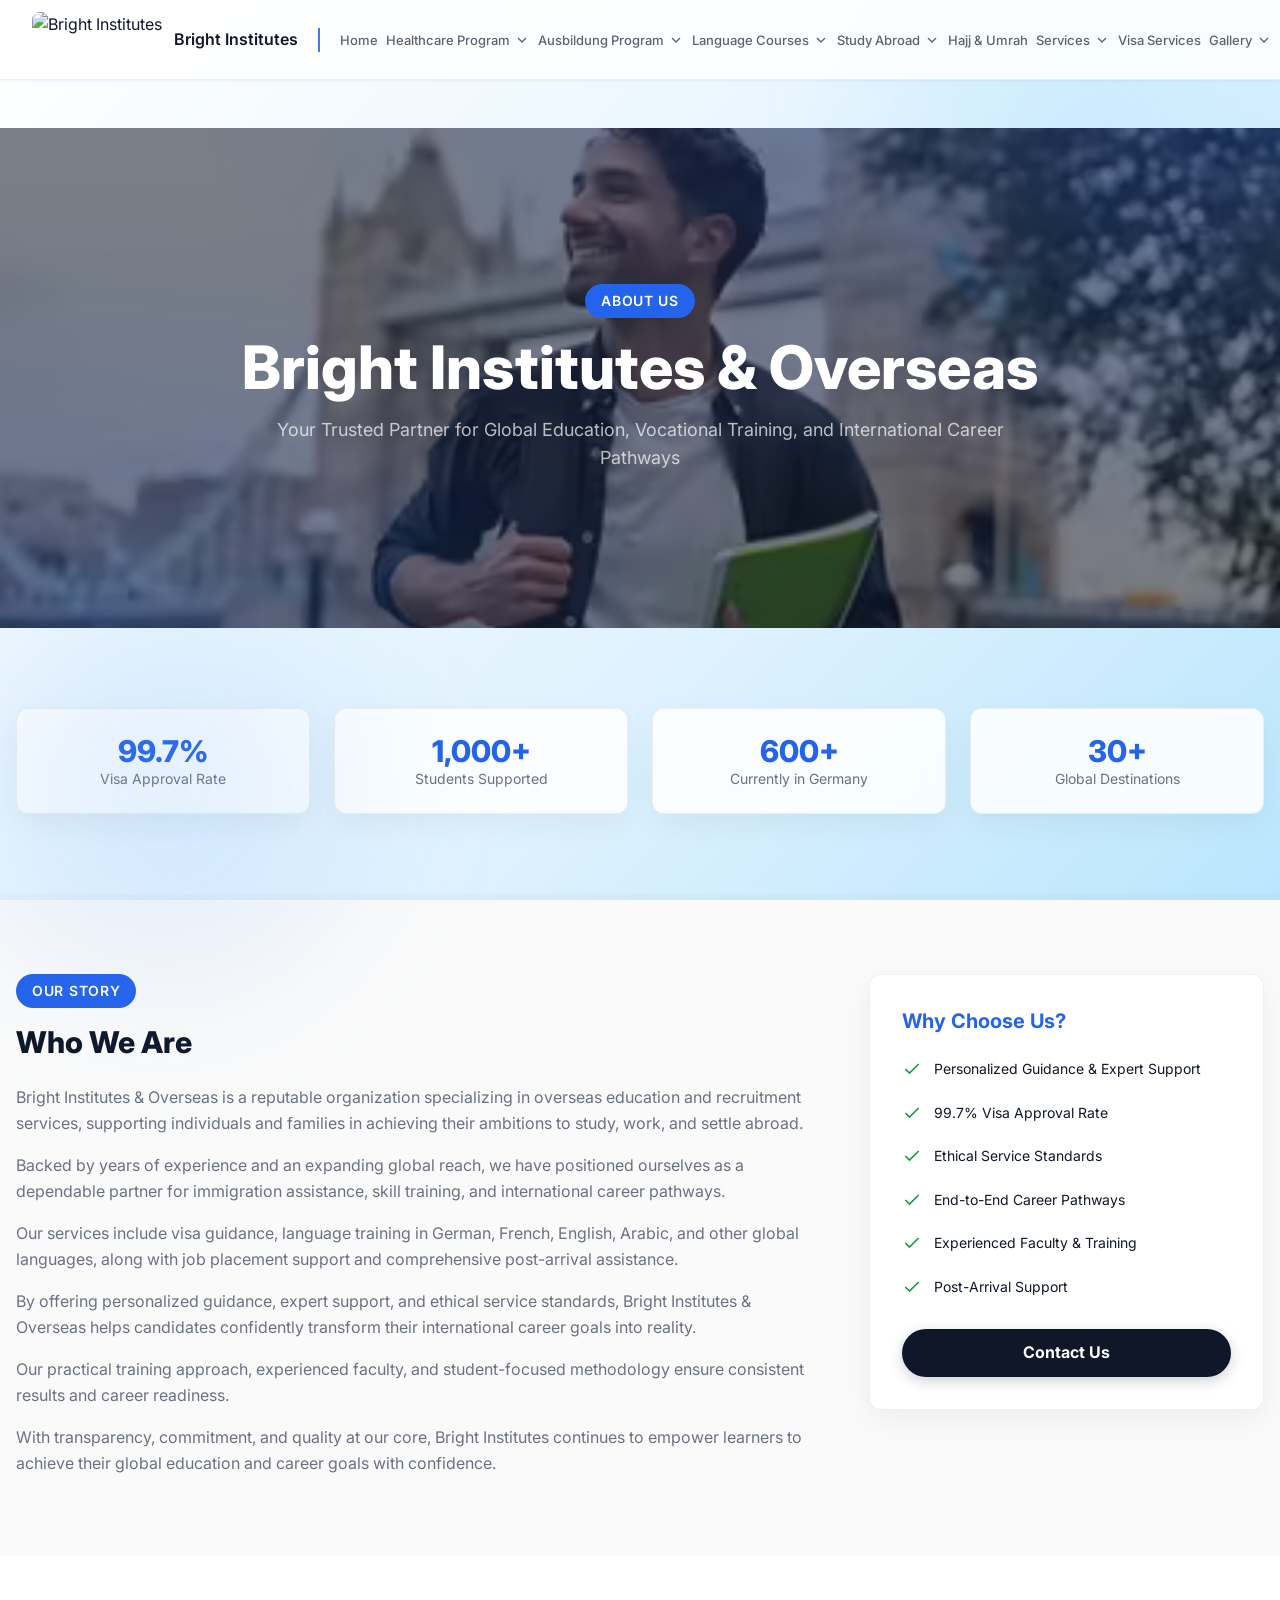
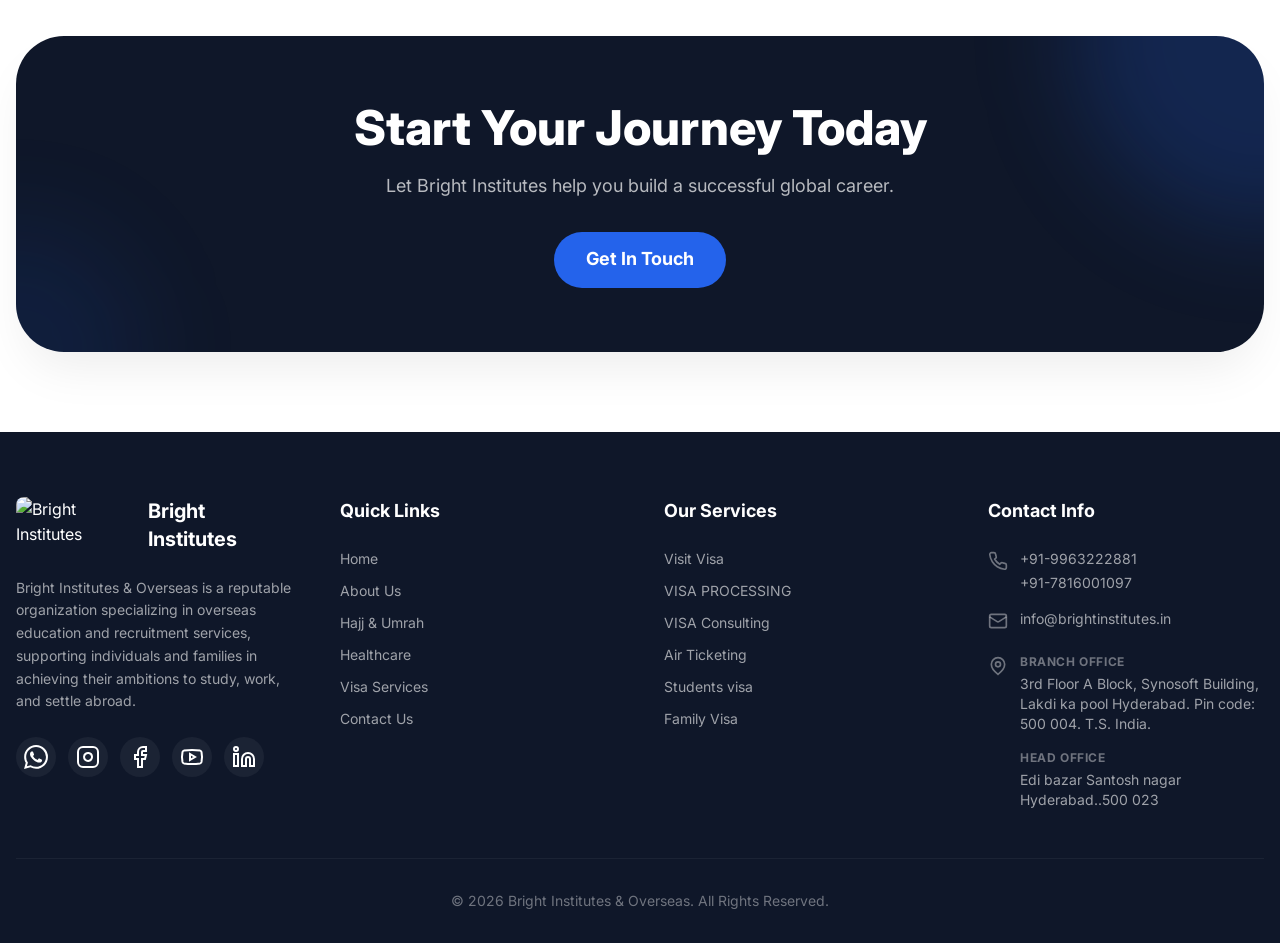
==== about.html @ c0298baf "Add files via upload" ====
<!DOCTYPE html>
<html lang="en">

<head>
    <meta charset="UTF-8">
    <meta name="viewport" content="width=device-width, initial-scale=1.0">
    <title>About Us – Bright Institutes & Overseas</title>
    <meta name="description"
        content="Learn about Bright Institutes & Overseas, our mission, values, and commitment to helping students achieve their international career goals.">
    <link rel="stylesheet" href="styles.css">
</head>

<body>
    <header id="navbar" class="navbar"></header>
    <main class="page-content">

        <!-- Hero -->
        <section class="py-20 bg-primary text-white relative overflow-hidden" style="min-height:500px; display:flex; align-items:center;">
            <div class="absolute inset-0" style="background: url('assets/images/hero/115113396.avif') center/cover no-repeat;"></div>
            <div class="absolute inset-0" style="background: radial-gradient(ellipse at top right,hsl(221,83%,53%,0.3),transparent 60%),radial-gradient(ellipse at bottom left,hsl(221,83%,53%,0.2),transparent 60%), rgba(17,24,39,0.55);"></div>
            <div class="container relative text-center">
                <span class="badge mb-4">About Us</span>
                <h1 class="text-4xl lg:text-6xl font-extrabold leading-tight mb-4">Bright Institutes &amp; Overseas</h1>
                <p class="text-lg text-white-70 max-w-3xl mx-auto">Your Trusted Partner for Global Education, Vocational
                    Training, and International Career Pathways</p>
            </div>
        </section>

        <!-- Highlights -->
        <section class="py-20 fade-in">
            <div class="container grid grid-cols-1 md:grid-cols-2 lg:grid-cols-4 gap-6">
                <div class="card p-6 text-center">
                    <div class="text-3xl font-extrabold" style="color:var(--secondary);">99.7%</div>
                    <div class="text-sm text-muted-foreground mt-2">Visa Approval Rate</div>
                </div>
                <div class="card p-6 text-center">
                    <div class="text-3xl font-extrabold" style="color:var(--secondary);">1,000+</div>
                    <div class="text-sm text-muted-foreground mt-2">Students Supported</div>
                </div>
                <div class="card p-6 text-center">
                    <div class="text-3xl font-extrabold" style="color:var(--secondary);">600+</div>
                    <div class="text-sm text-muted-foreground mt-2">Currently in Germany</div>
                </div>
                <div class="card p-6 text-center">
                    <div class="text-3xl font-extrabold" style="color:var(--secondary);">30+</div>
                    <div class="text-sm text-muted-foreground mt-2">Global Destinations</div>
                </div>
            </div>
        </section>

        <!-- Story -->
        <section class="py-20 bg-muted fade-in">
            <div class="container flex flex-col lg:flex-row gap-16">
                <div class="lg:flex-2">
                    <span class="badge mb-4">Our Story</span>
                    <h2 class="text-3xl font-extrabold mb-6">Who We Are</h2>
                    <div class="space-y-4 text-muted-foreground leading-relaxed" id="aboutStory"></div>
                </div>
                <div class="lg:flex-1">
                    <div class="card p-8 sidebar-sticky">
                        <h3 class="font-bold text-xl mb-6" style="color:var(--secondary);">Why Choose Us?</h3>
                        <div class="space-y-4">
                            <div class="flex items-start gap-3"><span style="color:hsl(142,71%,35%)"><svg class="icon"
                                        viewBox="0 0 24 24" fill="none" stroke="currentColor" stroke-width="2">
                                        <path d="M20 6 9 17l-5-5" />
                                    </svg></span><span class="text-sm">Personalized Guidance & Expert Support</span>
                            </div>
                            <div class="flex items-start gap-3"><span style="color:hsl(142,71%,35%)"><svg class="icon"
                                        viewBox="0 0 24 24" fill="none" stroke="currentColor" stroke-width="2">
                                        <path d="M20 6 9 17l-5-5" />
                                    </svg></span><span class="text-sm">99.7% Visa Approval Rate</span></div>
                            <div class="flex items-start gap-3"><span style="color:hsl(142,71%,35%)"><svg class="icon"
                                        viewBox="0 0 24 24" fill="none" stroke="currentColor" stroke-width="2">
                                        <path d="M20 6 9 17l-5-5" />
                                    </svg></span><span class="text-sm">Ethical Service Standards</span></div>
                            <div class="flex items-start gap-3"><span style="color:hsl(142,71%,35%)"><svg class="icon"
                                        viewBox="0 0 24 24" fill="none" stroke="currentColor" stroke-width="2">
                                        <path d="M20 6 9 17l-5-5" />
                                    </svg></span><span class="text-sm">End-to-End Career Pathways</span></div>
                            <div class="flex items-start gap-3"><span style="color:hsl(142,71%,35%)"><svg class="icon"
                                        viewBox="0 0 24 24" fill="none" stroke="currentColor" stroke-width="2">
                                        <path d="M20 6 9 17l-5-5" />
                                    </svg></span><span class="text-sm">Experienced Faculty & Training</span></div>
                            <div class="flex items-start gap-3"><span style="color:hsl(142,71%,35%)"><svg class="icon"
                                        viewBox="0 0 24 24" fill="none" stroke="currentColor" stroke-width="2">
                                        <path d="M20 6 9 17l-5-5" />
                                    </svg></span><span class="text-sm">Post-Arrival Support</span></div>
                        </div>
                        <a href="contact.html" class="btn btn-primary btn-md w-full mt-6">Contact Us</a>
                    </div>
                </div>
            </div>
        </section>

        <!-- CTA -->
        <section class="py-20 fade-in">
            <div class="container">
                <div class="cta-rounded text-center text-white py-16 px-8">
                    <div class="glow-1"></div>
                    <div class="glow-2"></div>
                    <div class="relative" style="z-index:1;">
                        <h2 class="text-3xl lg:text-5xl font-extrabold mb-4">Start Your Journey Today</h2>
                        <p class="text-lg text-white-70 mb-8 max-w-2xl mx-auto">Let Bright Institutes help you build a
                            successful global career.</p>
                        <a href="contact.html" class="btn btn-secondary btn-lg">Get In Touch</a>
                    </div>
                </div>
            </div>
        </section>

    </main>
    <footer id="footer" class="footer"></footer>
    <script src="data.js"></script>
    <script src="app.js"></script>
    <script>
        document.addEventListener('DOMContentLoaded', () => {
            const story = [contactInfo.aboutText, contactInfo.aboutFull, contactInfo.mission, contactInfo.whyUs, contactInfo.training, contactInfo.closing];
            document.getElementById('aboutStory').innerHTML = story.map(p => `<p>${p}</p>`).join('');
            initScrollReveal();
        });
    </script>
</body>

</html>
---- styles.css ----
/* ─── Google Fonts ─── */
@import url("https://fonts.googleapis.com/css2?family=Inter:wght@400;600;700;800&display=swap");

/* ─── CSS Variables (Design Tokens) ─── */
:root {
  --background: #ffffff;
  --foreground: hsl(222, 47%, 11%);
  --card: #ffffff;
  --card-foreground: hsl(222, 47%, 11%);
  --primary: hsl(222, 47%, 11%);
  --primary-foreground: #ffffff;
  --secondary: hsl(221, 83%, 53%);
  --secondary-foreground: #ffffff;
  --muted: rgba(0, 0, 0, 0.03);
  --muted-foreground: hsl(220, 10%, 46%);
  --accent: hsl(35, 92%, 58%);
  --accent-foreground: #ffffff;
  --destructive: hsl(0, 84.2%, 60.2%);
  --border: rgba(0, 0, 0, 0.08);
  --ring: hsl(221, 83%, 53%);
  --radius: 0.75rem;
  --shadow-sm: 0 1px 2px 0 rgba(0,0,0,0.04);
  --shadow: 0 1px 3px 0 rgba(0,0,0,0.06), 0 1px 2px -1px rgba(0,0,0,0.04);
  --shadow-md: 0 4px 6px -1px rgba(0,0,0,0.06), 0 2px 4px -2px rgba(0,0,0,0.04);
  --shadow-lg: 0 10px 15px -3px rgba(0,0,0,0.06), 0 4px 6px -4px rgba(0,0,0,0.04);
  --shadow-xl: 0 10px 30px rgba(0,0,0,0.05);
  --shadow-2xl: 0 25px 50px -12px rgba(0,0,0,0.08);
}

/* ─── Reset ─── */
*, *::before, *::after { box-sizing: border-box; margin: 0; padding: 0; border: 0 solid var(--border); }
html { scroll-behavior: smooth; -webkit-text-size-adjust: 100%; }
body {
  font-family: 'Inter', system-ui, -apple-system, sans-serif;
  background: linear-gradient(135deg, #ffffff 0%, #e0f2fe 60%, #bae6fd 100%);
  background-attachment: fixed;
  color: var(--foreground);
  line-height: 1.6;
  -webkit-font-smoothing: antialiased;
  overflow-x: hidden;
  position: relative;
}
/* Abstract gradient blobs */
body::before {
  content: '';
  position: fixed; top: -20%; right: -10%;
  width: 50vw; height: 50vw;
  background: radial-gradient(circle, rgba(56,189,248,0.15) 0%, transparent 70%);
  pointer-events: none; z-index: 0;
  filter: blur(40px);
}
body::after {
  content: '';
  position: fixed; bottom: -20%; left: -10%;
  width: 45vw; height: 45vw;
  background: radial-gradient(circle, rgba(96,165,250,0.18) 0%, transparent 70%);
  pointer-events: none; z-index: 0;
  filter: blur(50px);
}
img, video { max-width: 100%; height: auto; display: block; }
a { color: inherit; text-decoration: none; }
ul, ol { list-style: none; }
button { cursor: pointer; font: inherit; background: none; border: none; }
input, select, textarea { font: inherit; }
:where(p, span, li, h1, h2, h3, h4, h5, h6, a, button, label, td, th) {
  overflow-wrap: anywhere;
  word-break: break-word;
}

/* ─── Container ─── */
.container { width: 100%; max-width: 1280px; margin-left: auto; margin-right: auto; padding-left: 1rem; padding-right: 1rem; }

/* ─── Typography ─── */
.text-xs { font-size: 0.75rem; line-height: 1rem; }
.text-sm { font-size: 0.875rem; line-height: 1.25rem; }
.text-base { font-size: 1rem; line-height: 1.5rem; }
.text-lg { font-size: 1.125rem; line-height: 1.75rem; }
.text-xl { font-size: 1.25rem; line-height: 1.75rem; }
.text-2xl { font-size: 1.5rem; line-height: 2rem; }
.text-3xl { font-size: 1.875rem; line-height: 2.25rem; }
.text-4xl { font-size: 2.25rem; line-height: 2.5rem; }
.text-5xl { font-size: 3rem; line-height: 1.15; }
.text-6xl { font-size: 3.75rem; line-height: 1.1; }
.text-7xl { font-size: 4.5rem; line-height: 1.1; }
.font-medium { font-weight: 500; }
.font-semibold { font-weight: 600; }
.font-bold { font-weight: 700; }
.font-extrabold { font-weight: 800; }
.tracking-tight { letter-spacing: -0.025em; }
.tracking-wider { letter-spacing: 0.05em; }
.tracking-widest { letter-spacing: 0.1em; }
.uppercase { text-transform: uppercase; }
.italic { font-style: italic; }
.leading-tight { line-height: 1.1; }
.leading-relaxed { line-height: 1.625; }
.line-clamp-2 { display: -webkit-box; -webkit-line-clamp: 2; -webkit-box-orient: vertical; overflow: hidden; }
.line-clamp-3 { display: -webkit-box; -webkit-line-clamp: 3; -webkit-box-orient: vertical; overflow: hidden; }
.text-center { text-align: center; }

/* ─── Colors ─── */
.text-primary { color: hsl(222, 47%, 11%); }
.text-primary-foreground { color: var(--primary-foreground); }
.text-secondary { color: var(--secondary); }
.text-muted-foreground { color: var(--muted-foreground); }
.text-dark { color: hsl(222, 47%, 11%); }
.text-white { color: #fff; }
.text-white-80 { color: rgba(255,255,255,0.8); }
.text-white-70 { color: rgba(255,255,255,0.7); }
.text-white-60 { color: rgba(255,255,255,0.6); }
.text-white-40 { color: rgba(255,255,255,0.4); }
.bg-primary { background-color: var(--primary); }
.bg-secondary { background-color: var(--secondary); }
.bg-muted { background-color: rgba(0, 0, 0, 0.02); }
.bg-muted-50 { background-color: rgba(0, 0, 0, 0.015); }
.bg-card { background-color: var(--card); }
.bg-white { background-color: #fff; }
.bg-background { background-color: var(--background); }
.bg-secondary-5 { background-color: hsl(221, 83%, 53%, 0.05); }
.bg-secondary-10 { background-color: hsl(221, 83%, 53%, 0.1); }
.bg-secondary-20 { background-color: hsl(221, 83%, 53%, 0.2); }
.bg-primary-10 { background-color: hsl(222, 47%, 11%, 0.1); }
.bg-primary-20 { background-color: hsl(222, 47%, 11%, 0.2); }
.bg-white-5 { background-color: rgba(0,0,0,0.02); }
.bg-white-10 { background-color: rgba(0,0,0,0.04); }

/* ─── Layout / Flex / Grid ─── */
.flex { display: flex; }
.flex-col { flex-direction: column; }
.flex-row { flex-direction: row; }
.flex-wrap { flex-wrap: wrap; }
.flex-1 { flex: 1 1 0%; }
.flex-grow { flex-grow: 1; }
.items-center { align-items: center; }
.items-start { align-items: flex-start; }
.justify-center { justify-content: center; }
.justify-between { justify-content: space-between; }
.justify-start { justify-content: flex-start; }
.justify-end { justify-content: flex-end; }
.gap-1 { gap: 0.25rem; }
.gap-2 { gap: 0.5rem; }
.gap-3 { gap: 0.75rem; }
.gap-4 { gap: 1rem; }
.gap-6 { gap: 1.5rem; }
.gap-8 { gap: 2rem; }
.gap-12 { gap: 3rem; }
.gap-16 { gap: 4rem; }
.shrink-0 { flex-shrink: 0; }
.flex-shrink-0 { flex-shrink: 0; }
.whitespace-nowrap { white-space: nowrap; }
.grid { display: grid; }
.grid-cols-1 { grid-template-columns: repeat(1, minmax(0, 1fr)); }
.grid-cols-2 { grid-template-columns: repeat(2, minmax(0, 1fr)); }
.grid-cols-3 { grid-template-columns: repeat(3, minmax(0, 1fr)); }
.w-full { width: 100%; }
.h-full { height: 100%; }
.min-h-screen { min-height: 100vh; }
.max-w-2xl { max-width: 42rem; }
.max-w-3xl { max-width: 48rem; }
.max-w-4xl { max-width: 56rem; }
.max-w-5xl { max-width: 64rem; }
.max-w-lg { max-width: 32rem; }
.max-w-md { max-width: 28rem; }
.mx-auto { margin-left: auto; margin-right: auto; }
.relative { position: relative; }
.absolute { position: absolute; }
.fixed { position: fixed; }
.sticky { position: sticky; }
.top-0 { top: 0; }
.left-0 { left: 0; }
.right-0 { right: 0; }
.inset-0 { inset: 0; }
.z-50 { z-index: 50; }
.overflow-hidden { overflow: hidden; }
.overflow-clip { overflow: clip; }
.overflow-y-auto { overflow-y: auto; }
.hidden { display: none; }
.block { display: block; }
.inline-flex { display: inline-flex; }

/* ─── Spacing ─── */
.p-1 { padding: 0.25rem; } .p-2 { padding: 0.5rem; } .p-3 { padding: 0.75rem; }
.p-4 { padding: 1rem; } .p-6 { padding: 1.5rem; } .p-8 { padding: 2rem; }
.px-2 { padding-left: 0.5rem; padding-right: 0.5rem; }
.px-3 { padding-left: 0.75rem; padding-right: 0.75rem; }
.px-4 { padding-left: 1rem; padding-right: 1rem; }
.px-6 { padding-left: 1.5rem; padding-right: 1.5rem; }
.px-8 { padding-left: 2rem; padding-right: 2rem; }
.px-12 { padding-left: 3rem; padding-right: 3rem; }
.py-1 { padding-top: 0.25rem; padding-bottom: 0.25rem; }
.py-2 { padding-top: 0.5rem; padding-bottom: 0.5rem; }
.py-3 { padding-top: 0.75rem; padding-bottom: 0.75rem; }
.py-5 { padding-top: 1.25rem; padding-bottom: 1.25rem; }
.py-6 { padding-top: 1.5rem; padding-bottom: 1.5rem; }
.py-8 { padding-top: 2rem; padding-bottom: 2rem; }
.py-16 { padding-top: 4rem; padding-bottom: 4rem; }
.py-20 { padding-top: 5rem; padding-bottom: 5rem; }
.py-24 { padding-top: 6rem; padding-bottom: 6rem; }
.pt-4 { padding-top: 1rem; }
.pt-8 { padding-top: 2rem; }
.pt-12 { padding-top: 3rem; }
.pt-16 { padding-top: 4rem; }
.pt-24 { padding-top: 6rem; }
.pb-8 { padding-bottom: 2rem; }
.pl-4 { padding-left: 1rem; }
.pr-4 { padding-right: 1rem; }
.mb-1 { margin-bottom: 0.25rem; } .mb-2 { margin-bottom: 0.5rem; }
.mb-3 { margin-bottom: 0.75rem; } .mb-4 { margin-bottom: 1rem; }
.mb-6 { margin-bottom: 1.5rem; } .mb-8 { margin-bottom: 2rem; }
.mb-12 { margin-bottom: 3rem; } .mb-16 { margin-bottom: 4rem; }
.mb-20 { margin-bottom: 5rem; }
.mt-0\.5 { margin-top: 0.125rem; }
.mt-4 { margin-top: 1rem; } .mt-6 { margin-top: 1.5rem; }
.mt-8 { margin-top: 2rem; } .mt-12 { margin-top: 3rem; }
.ml-1 { margin-left: 0.25rem; } .ml-2 { margin-left: 0.5rem; }
.mr-2 { margin-right: 0.5rem; }
.ml-12 { margin-left: 3rem; }
.space-y-2 > * + * { margin-top: 0.5rem; }
.space-y-3 > * + * { margin-top: 0.75rem; }
.space-y-4 > * + * { margin-top: 1rem; }
.space-y-6 > * + * { margin-top: 1.5rem; }
.space-y-8 > * + * { margin-top: 2rem; }

/* ─── Cards ─── */
.card {
  background: rgba(255, 255, 255, 0.85);
  border-radius: var(--radius);
  box-shadow: 0 10px 30px rgba(0, 0, 0, 0.05);
  border: 1px solid rgba(0, 0, 0, 0.06);
  color: hsl(222, 47%, 11%);
  transition: box-shadow 0.3s, transform 0.3s;
  backdrop-filter: blur(8px);
  -webkit-backdrop-filter: blur(8px);
  position: relative;
  z-index: 1;
}
.card:hover { box-shadow: 0 20px 40px rgba(0,0,0,0.08); border-color: rgba(59,130,246,0.15); }
.premium-card-hover {
  transition: all 0.4s cubic-bezier(0.4, 0, 0.2, 1);
}
.premium-card-hover:hover {
  transform: translateY(-6px);
  border-color: hsl(221, 83%, 53%, 0.2) !important;
  box-shadow: 0 25px 50px -12px rgba(0,0,0,0.08);
}
.slide-right-hover {
  transition: all 0.4s cubic-bezier(0.4, 0, 0.2, 1);
}
.slide-right-hover:hover {
  transform: translateX(8px);
  border-color: hsl(221, 83%, 53%, 0.2) !important;
  box-shadow: 0 10px 25px -5px rgba(0,0,0,0.05);
  background: linear-gradient(to right, hsl(221, 83%, 53%, 0.04), transparent);
}
.card-dark {
  background: var(--primary);
  color: #fff;
  border-radius: 1.5rem;
  box-shadow: var(--shadow-2xl);
}

/* ─── Buttons ─── */
.btn {
  display: inline-flex;
  align-items: center;
  justify-content: center;
  font-weight: 700;
  border-radius: 9999px;
  transition: all 0.2s;
  cursor: pointer;
  text-decoration: none;
  white-space: nowrap;
}
.btn-primary {
  background: var(--primary);
  color: var(--primary-foreground);
  box-shadow: 0 4px 14px hsl(222, 47%, 11%, 0.2);
}
.btn-primary:hover { background: hsl(222, 47%, 15%); }
.btn-secondary {
  background: var(--secondary);
  color: #fff;
}
.btn-secondary:hover { background: hsl(221, 83%, 47%); }
.btn-outline {
  background: transparent;
  color: var(--foreground);
  border: 2px solid rgba(0,0,0,0.12);
}
.btn-outline:hover { background: rgba(0,0,0,0.03); }
.btn-outline-white {
  background: transparent;
  color: #fff;
  border: 2px solid rgba(255,255,255,0.3);
}
.btn-outline-white:hover { background: rgba(255,255,255,0.1); }
.btn-green {
  background: hsl(142, 71%, 30%);
  color: #fff;
  box-shadow: var(--shadow-xl);
}
.btn-green:hover { background: hsl(142, 71%, 25%); }
.btn-sm { padding: 0.5rem 1.5rem; font-size: 0.875rem; height: 2.5rem; }
.btn-md { padding: 0.75rem 2rem; font-size: 1rem; height: 3rem; }
.btn-lg { padding: 1rem 2rem; font-size: 1.125rem; height: 3.5rem; }
.btn-xl { padding: 1rem 3rem; font-size: 1.25rem; height: 4rem; }

/* ─── Badge ─── */
.badge {
  display: inline-flex;
  align-items: center;
  padding: 0.375rem 1rem;
  border-radius: 9999px;
  font-size: 0.875rem;
  font-weight: 600;
  text-transform: uppercase;
  letter-spacing: 0.05em;
  background: var(--secondary);
  color: #fff;
}

/* ─── Icon Containers ─── */
.icon-box {
  width: 3.5rem; height: 3.5rem;
  border-radius: 1rem;
  display: flex; align-items: center; justify-content: center;
  transition: background 0.3s, color 0.3s;
  flex-shrink: 0;
}
.icon-box-sm { width: 2.5rem; height: 2.5rem; border-radius: 0.75rem; }
.icon-box-lg { width: 4rem; height: 4rem; border-radius: 1rem; }
.icon-box-round { border-radius: 9999px; }
.icon-box-primary { background: var(--primary); color: #fff; }
.icon-box-primary-ghost { background: hsl(222, 47%, 11%, 0.1); color: var(--primary); }
.icon-box-secondary-ghost { background: hsl(221, 83%, 53%, 0.1); color: var(--secondary); }
.icon-box-white-ghost { background: rgba(255,255,255,0.1); }

/* ─── SVG Icons (using inline SVGs) ─── */
.icon { width: 1.25rem; height: 1.25rem; flex-shrink: 0; }
.icon-sm { width: 1rem; height: 1rem; }
.icon-lg { width: 1.5rem; height: 1.5rem; }
.icon-xl { width: 1.75rem; height: 1.75rem; }
.icon-2xl { width: 2rem; height: 2rem; }
.icon-3xl { width: 2.5rem; height: 2.5rem; }
.icon-6xl { width: 6rem; height: 6rem; }

/* ─── Navbar ─── */
.navbar {
  position: fixed; top: 0; left: 0; right: 0; z-index: 999;
  transition: all 0.3s ease-in-out;
  border-bottom: 1px solid rgba(0, 0, 0, 0.06);
  height: 5rem;
  display: flex;
  align-items: center;
  background: rgba(255, 255, 255, 0.85);
  backdrop-filter: blur(12px);
  -webkit-backdrop-filter: blur(12px);
  box-shadow: 0 1px 3px rgba(0,0,0,0.06);
}
.navbar.scrolled {
  background: rgba(255, 255, 255, 0.95);
  backdrop-filter: blur(16px);
  -webkit-backdrop-filter: blur(16px);
  border-bottom-color: rgba(0, 0, 0, 0.08);
}
.nav-logo {
  display: flex; align-items: center; gap: 0.75rem;
}
.nav-logo img {
  height: 3.5rem;
  width: auto;
  border-radius: 0.5rem;
}
.nav-logo-icon {
  width: 2.5rem; height: 2.5rem;
  background: var(--secondary);
  border-radius: 0.75rem;
  display: flex; align-items: center; justify-content: center;
  color: var(--primary-foreground);
  font-weight: 700; font-size: 1.25rem;
  transition: transform 0.3s;
}
.nav-logo:hover .nav-logo-icon { transform: scale(1.1); }
.nav-logo-text { font-weight: 600; font-size: 1.25rem; color: hsl(222, 47%, 11%); }
.nav-links { display: none; align-items: center; gap: 1rem; white-space: nowrap; }
.nav-link {
  font-weight: 500; font-size: 0.875rem; color: hsl(220, 10%, 40%);
  transition: color 0.2s ease-in-out; padding: 0.5rem 0;
}
.nav-link:hover, .nav-link.active { color: hsl(221, 83%, 53%); }
.nav-dropdown { position: relative; flex-shrink: 0; }
.nav-dropdown-btn {
  display: flex; align-items: center; gap: 0.25rem;
  font-weight: 500; font-size: 0.875rem; color: hsl(220, 10%, 40%);
  transition: color 0.2s ease-in-out; padding: 0.5rem 0; cursor: pointer;
}
.nav-dropdown-btn:hover, .nav-dropdown-btn.active { color: hsl(221, 83%, 53%); }
.nav-dropdown-btn .chevron { transition: transform 0.2s ease-in-out; }
.nav-dropdown-btn.active .chevron { transform: rotate(180deg); }
.nav-dropdown-menu {
  position: absolute; top: 100%; left: 50%; padding-top: 0.5rem;
  width: 20rem; transform: translateX(-50%) translateY(0.5rem);
  opacity: 0;
  pointer-events: none;
  transition: opacity 0.2s ease-in-out, transform 0.2s ease-in-out;
  z-index: 100;
}
.nav-dropdown.open .nav-dropdown-menu {
  opacity: 1; transform: translateX(-50%) translateY(0); pointer-events: auto;
}
.nav-dropdown-panel {
  background: #ffffff;
  border: 1px solid rgba(0, 0, 0, 0.08);
  border-radius: 0.5rem;
  box-shadow: 0 20px 40px -5px rgba(0,0,0,0.1), 0 8px 16px -6px rgba(0,0,0,0.06);
  padding: 0.5rem 0;
  max-height: 80vh;
  overflow-y: auto;
  overflow-x: hidden;
}
.nav-dropdown-item {
  display: flex; align-items: center; gap: 0.75rem;
  padding: 0.5rem 1rem;
  transition: background 0.2s ease-in-out;
  min-width: 0;
}
.nav-dropdown-item:hover { background: rgba(59, 130, 246, 0.06); }
.nav-dropdown-item .dd-icon {
  width: 2.5rem; height: 2.5rem; border-radius: 0.5rem;
  background: hsl(221, 83%, 53%, 0.1); color: var(--secondary);
  display: flex; align-items: center; justify-content: center;
  flex-shrink: 0; transition: background 0.2s, color 0.2s;
}
.nav-dropdown-item:hover .dd-icon { background: var(--secondary); color: #fff; }
.nav-dropdown-item .dd-icon.dd-flag {
  background: none; border-radius: 50%; overflow: hidden; padding: 0;
}
.nav-dropdown-item:hover .dd-icon.dd-flag { background: none; box-shadow: 0 0 0 2px var(--secondary); }
.mobile-subnav .dd-icon.dd-flag {
  background: none; border-radius: 50%; overflow: hidden; padding: 0;
  width: 28px; height: 28px; min-width: 28px;
}
.nav-dropdown-item .dd-text { font-weight: 600; font-size: 0.875rem; color: hsl(220, 10%, 30%); word-break: break-word; line-height: 1.375; }
.nav-dropdown-item:hover .dd-text { color: hsl(221, 83%, 53%); }

/* Contact Button */
.btn-contact {
  background: var(--secondary);
  color: #ffffff;
  border-radius: 9999px;
  padding: 0.625rem 1.25rem;
  box-shadow: 0 10px 15px -3px rgba(37, 99, 235, 0.3);
  font-weight: 600;
  font-size: 0.875rem;
  transition: background 0.2s ease-in-out;
}
.btn-contact:hover {
  background: hsl(221, 83%, 47%);
}

.nav-divider {
  width: 1.5px;
  height: 24px;
  background-color: #2563eb;
  opacity: 0.85;
  flex-shrink: 0;
  margin: 0 1.25rem;
}

/* Mobile nav */
.mobile-toggle {
  display: flex;
  align-items: center;
  justify-content: center;
  padding: 0.5rem;
  color: hsl(222, 47%, 11%);
  width: 44px;
  height: 44px;
  border-radius: 0.5rem;
  transition: background 0.2s;
  flex-shrink: 0;
}
.mobile-toggle:hover {
  background: rgba(0, 0, 0, 0.04);
}
.mobile-nav {
  position: absolute;
  top: 100%;
  left: 0;
  right: 0;
  width: 100%;
  z-index: 998;
  background: rgba(255, 255, 255, 0.97);
  backdrop-filter: blur(10px);
  -webkit-backdrop-filter: blur(10px);
  border-bottom: 1px solid rgba(0, 0, 0, 0.08);
  border-radius: 0 0 12px 12px;
  box-shadow: 0 16px 48px rgba(0, 0, 0, 0.08), 0 6px 16px rgba(0, 0, 0, 0.05);
  max-height: 0;
  overflow: hidden;
  opacity: 0;
  transition: max-height 0.4s ease, opacity 0.3s ease;
}

.mobile-nav.open {
  max-height: 100vh;
  opacity: 1;
  overflow-y: auto;
}
.mobile-nav .container {
  padding-left: 20px;
  padding-right: 20px;
}
.mobile-nav-item {
  display: flex;
  align-items: center;
  font-size: 15px;
  font-weight: 600;
  line-height: 1.5;
  padding: 12px 20px;
  min-height: 44px;
  color: hsl(220, 10%, 25%);
  border-radius: 8px;
  transition: background 0.2s, color 0.2s;
  word-break: keep-all;
  overflow-wrap: normal;
  white-space: normal;
}
.mobile-nav-item:hover {
  background: rgba(59, 130, 246, 0.06);
  color: hsl(221, 83%, 53%);
}
.mobile-nav-item:active {
  background: rgba(59, 130, 246, 0.1);
}
.mobile-nav-item.active {
  color: var(--secondary);
  background: hsl(221, 83%, 53%, 0.08);
}
.mobile-accordion-btn {
  display: flex;
  align-items: center;
  justify-content: space-between;
  width: 100%;
  font-weight: 700;
  font-size: 15px;
  line-height: 1.5;
  padding: 12px 20px;
  min-height: 44px;
  color: hsl(220, 10%, 25%);
  border-radius: 8px;
  transition: background 0.2s, color 0.2s;
  word-break: keep-all;
  overflow-wrap: normal;
  white-space: normal;
}
.mobile-accordion-btn:hover {
  background: rgba(59, 130, 246, 0.06);
}
.mobile-accordion-btn:active {
  background: rgba(59, 130, 246, 0.1);
}
.mobile-accordion-btn.open {
  color: hsl(221, 83%, 53%);
  background: hsl(221, 83%, 53%, 0.08);
}
.mobile-accordion-btn .chevron {
  transition: transform 0.3s cubic-bezier(0.4, 0, 0.2, 1);
  flex-shrink: 0;
}
.mobile-accordion-btn.open .chevron {
  transform: rotate(180deg);
}
.mobile-subnav {
  max-height: 0;
  overflow: hidden;
  opacity: 0;
  transition: max-height 0.35s cubic-bezier(0.4, 0, 0.2, 1),
              opacity 0.25s ease,
              padding 0.35s ease;
  padding-left: 12px;
  padding-right: 0;
  padding-top: 0;
  padding-bottom: 0;
}
.mobile-subnav.open {
  max-height: 600px;
  opacity: 1;
  padding-top: 4px;
  padding-bottom: 4px;
}
.mobile-subnav a {
  display: flex;
  align-items: center;
  gap: 10px;
  padding: 10px 16px;
  min-height: 44px;
  border-radius: 8px;
  font-weight: 500;
  font-size: 14px;
  line-height: 1.5;
  color: hsl(220, 10%, 35%);
  transition: background 0.2s, color 0.2s, transform 0.2s;
  word-break: keep-all;
  overflow-wrap: normal;
  white-space: normal;
}
.mobile-subnav a:hover {
  background: rgba(59, 130, 246, 0.06);
  color: hsl(221, 83%, 53%);
  transform: translateX(4px);
}
.mobile-subnav a:active {
  background: hsl(221, 83%, 53%, 0.1);
}
.mobile-subnav .dd-icon {
  width: 28px;
  height: 28px;
  min-width: 28px;
  border-radius: 50%;
  background: hsl(221, 83%, 53%, 0.08);
  color: var(--secondary);
  display: flex;
  align-items: center;
  justify-content: center;
  flex-shrink: 0;
  transition: box-shadow 0.2s;
  overflow: hidden;
}
.mobile-subnav .dd-icon img {
  width: 100%;
  height: 100%;
  object-fit: cover;
  border-radius: 50%;
}
.mobile-subnav .dd-icon svg {
  width: 16px;
  height: 16px;
}
.mobile-subnav a:hover .dd-icon {
  box-shadow: 0 0 0 2px hsl(221, 83%, 53%, 0.3);
}

/* ─── Footer ─── */
.footer {
  background: hsl(222, 47%, 11%);
  color: #fff;
  padding-top: 4rem; padding-bottom: 2rem;
  border-top: 1px solid rgba(0,0,0,0.06);
  position: relative;
  z-index: 1;
}
.footer a { transition: color 0.2s; }
.footer a:hover { color: var(--secondary); }
.footer-logo-icon {
  width: 2.5rem; height: 2.5rem;
  background: #fff; border-radius: 0.75rem;
  display: flex; align-items: center; justify-content: center;
  color: var(--primary); font-weight: 700; font-size: 1.25rem;
}
.footer-social {
  width: 2.5rem; height: 2.5rem;
  background: rgba(255,255,255,0.05); border-radius: 9999px;
  display: flex; align-items: center; justify-content: center;
  transition: background 0.2s;
}
.footer-social:hover { background: var(--secondary); }
.footer-divider { border-top: 1px solid rgba(255,255,255,0.05); padding-top: 2rem; margin-top: 2rem; }

/* ─── Hero Section ─── */
.hero-image-frame {
  width: 100%; aspect-ratio: 1; max-width: 32rem; margin: 0 auto;
  border-radius: 1.5rem; overflow: hidden;
  box-shadow: var(--shadow-2xl);
  border: 8px solid #fff;
}
.hero-image-frame img { width: 100%; height: 100%; object-fit: cover; }

/* ─── Rounded CTA Section ─── */
.cta-rounded {
  background: var(--primary);
  border-radius: 3rem;
  padding: 2rem;
  position: relative;
  overflow: clip;
  box-shadow: var(--shadow-2xl);
}
.cta-rounded .glow-1 {
  position: absolute; top: 0; right: 0;
  width: 24rem; height: 24rem;
  background: hsl(221, 83%, 53%, 0.2);
  border-radius: 9999px; filter: blur(48px);
  transform: translate(50%, -50%);
}
.cta-rounded .glow-2 {
  position: absolute; bottom: 0; left: 0;
  width: 16rem; height: 16rem;
  background: hsl(221, 83%, 53%, 0.1);
  border-radius: 9999px; filter: blur(48px);
  transform: translate(-50%, 50%);
}

/* ─── Forms ─── */
.form-input {
  width: 100%; padding: 1rem;
  border-radius: 0.75rem;
  background: rgba(255, 255, 255, 0.8);
  border: 1px solid rgba(0, 0, 0, 0.1);
  outline: none;
  color: hsl(222, 47%, 11%);
  transition: box-shadow 0.2s, border-color 0.2s;
}
.form-input:focus { box-shadow: 0 0 0 2px var(--secondary); border-color: var(--secondary); }
.form-input::placeholder { color: hsl(220, 10%, 55%); }
.form-label {
  font-size: 0.875rem; font-weight: 700;
  color: hsl(220, 10%, 30%); text-transform: uppercase;
  letter-spacing: 0.05em;
}

/* ─── Slide Indicators ─── */
.slide-dot {
  width: 0.75rem; height: 0.75rem; border-radius: 9999px;
  background: hsl(215.4, 16.3%, 46.9%, 0.3);
  transition: all 0.3s; cursor: pointer; border: none;
}
.slide-dot.active { background: var(--secondary); width: 2rem; }

/* ─── Marquee ─── */
.marquee-wrapper { overflow: hidden; }
.marquee-track {
  display: flex; white-space: nowrap;
  animation: marquee 30s linear infinite;
}
.marquee-track:hover { animation-play-state: paused; }
@keyframes marquee {
  0% { transform: translateX(0); }
  100% { transform: translateX(-50%); }
}

/* ─── Image Grid (About section) ─── */
.about-image-grid { display: grid; grid-template-columns: 1fr 1fr; gap: 1rem; }
.about-image-grid .col-offset { padding-top: 3rem; }
.about-img {
  border-radius: 1.5rem; overflow: hidden;
  box-shadow: var(--shadow-lg);
  border: 4px solid #fff;
}
.about-img img { width: 100%; height: 100%; object-fit: cover; }

/* ─── Journey Timeline ─── */
.timeline-line {
  position: absolute; left: 50%; top: 0; bottom: 0;
  width: 2px; background: hsl(222, 47%, 11%, 0.2);
  transform: translateX(-50%);
}
.journey-step-num {
  width: 3rem; height: 3rem; border-radius: 9999px;
  background: var(--primary); color: #fff;
  display: flex; align-items: center; justify-content: center;
  font-weight: 700; font-size: 1.125rem; flex-shrink: 0;
  transition: background 0.3s;
}
.card:hover .journey-step-num { background: var(--secondary); }

/* ─── Vertical Journey (Program page) ─── */
.vertical-journey { display: flex; flex-direction: column; }
.vertical-step { display: flex; gap: 1.5rem; }
.vertical-step-line { display: flex; flex-direction: column; align-items: center; }
.vertical-step-dot {
  width: 2.5rem; height: 2.5rem; border-radius: 9999px;
  background: var(--secondary); color: #fff;
  display: flex; align-items: center; justify-content: center;
  font-weight: 700; font-size: 0.875rem; flex-shrink: 0;
}
.vertical-step-connector { width: 2px; flex: 1; background: hsl(221, 83%, 53%, 0.2); margin: 0.25rem 0; }

/* ─── FAQ Accordion ─── */
.faq-item { cursor: pointer; }
.faq-answer {
  max-height: 0; overflow: hidden;
  transition: max-height 0.3s ease, margin-top 0.3s ease, opacity 0.3s ease;
  opacity: 0;
}
.faq-item.open .faq-answer { max-height: 500px; margin-top: 1rem; opacity: 1; }
.faq-item .faq-chevron { transition: transform 0.2s; }
.faq-item.open .faq-chevron { transform: rotate(180deg); }

/* ─── Stars ─── */
.star { color: hsl(45, 93%, 47%); fill: hsl(45, 93%, 47%); }

/* ─── Scroll Animations ─── */
.fade-in {
  opacity: 0; transform: translateY(20px);
  transition: opacity 0.6s ease, transform 0.6s ease;
}
.fade-in.visible { opacity: 1; transform: translateY(0); }

/* ─── Hero Slide Transition ─── */
.hero-slide { display: none; }
.hero-slide.active {
  display: block;
  animation: fadeSlide 0.6s ease;
}
@keyframes fadeSlide {
  from { opacity: 0; transform: translateX(-20px); }
  to { opacity: 1; transform: translateX(0); }
}

/* ─── Backdrop blur card ─── */
.glass-card {
  background: rgba(255,255,255,0.6);
  backdrop-filter: blur(8px);
  -webkit-backdrop-filter: blur(8px);
  border-radius: 0.75rem;
  padding: 1rem;
  border: 1px solid rgba(0,0,0,0.06);
}

/* ─── Page padding for fixed navbar ─── */
.page-content { padding-top: 6rem; }

/* ─── Responsive ─── */
@media (min-width: 640px) {
  .sm\:grid-cols-2 { grid-template-columns: repeat(2, minmax(0, 1fr)); }
  .sm\:grid-cols-3 { grid-template-columns: repeat(3, minmax(0, 1fr)); }
  .sm\:flex-row { flex-direction: row; }
  .sm\:text-xl { font-size: 1.25rem; line-height: 1.75rem; }
  .sm\:text-3xl { font-size: 1.875rem; line-height: 2.25rem; }
  .sm\:text-sm { font-size: 0.875rem; line-height: 1.25rem; }
  .sm\:p-10 { padding: 2.5rem; }
  .sm\:mb-6 { margin-bottom: 1.5rem; }
  .sm\:mb-8 { margin-bottom: 2rem; }
  .sm\:mb-10 { margin-bottom: 2.5rem; }
  .sm\:gap-4 { gap: 1rem; }
  .sm\:w-auto { width: auto; }
  .sm\:btn-lg { padding: 1rem 2rem; font-size: 1.125rem; height: 3.5rem; }
}
@media (min-width: 768px) {
  .md\:grid-cols-2 { grid-template-columns: repeat(2, minmax(0, 1fr)); }
  .md\:grid-cols-3 { grid-template-columns: repeat(3, minmax(0, 1fr)); }
  .md\:flex-row { flex-direction: row; }
}
@media (min-width: 1024px) {
  .lg\:flex { display: flex; }
  .lg\:hidden { display: none; }
  .lg\:grid-cols-2 { grid-template-columns: repeat(2, minmax(0, 1fr)); }
  .lg\:grid-cols-3 { grid-template-columns: repeat(3, minmax(0, 1fr)); }
  .lg\:grid-cols-4 { grid-template-columns: repeat(4, minmax(0, 1fr)); }
  .lg\:grid-cols-5 { grid-template-columns: repeat(5, minmax(0, 1fr)); }
  .lg\:flex-row { flex-direction: row; }
  .lg\:text-left { text-align: left; }
  .lg\:text-5xl { font-size: 3rem; line-height: 1.15; }
  .lg\:text-6xl { font-size: 3.75rem; line-height: 1.1; }
  .lg\:text-7xl { font-size: 4.5rem; line-height: 1.1; }
  .lg\:justify-start { justify-content: flex-start; }
  .lg\:col-span-2 { grid-column: span 2 / span 2; }
  .lg\:py-120 { padding-top: 7.5rem; padding-bottom: 7.5rem; }
  .lg\:p-12 { padding: 3rem; }
  .lg\:p-10 { padding: 2.5rem; }
  .lg\:p-16 { padding: 4rem; }
  .lg\:p-20 { padding: 5rem; }
  .lg\:w-2-3 { width: 66.666%; }
  .lg\:w-1-3 { width: 33.333%; }
  .lg\:flex-2 { flex: 2 1 0%; }
  .lg\:flex-1 { flex: 1 1 0%; }
  .lg\:block { display: block; }
  .lg\:pr-16 { padding-right: 4rem; }
  .lg\:pl-16 { padding-left: 4rem; }

  .page-content { padding-top: 8rem; }
  .timeline-line { display: block; }

  .cta-rounded { padding: 5rem; }
}

/* Show desktop nav links at 1200px+ (higher breakpoint to prevent overflow) */
@media (min-width: 1200px) {
  .nav-links { display: flex; }
  .mobile-toggle { display: none; }
  .btn-contact-desktop { display: inline-flex !important; }
}

/* Between 1200px and 1400px: tighter nav spacing */
@media (min-width: 1200px) and (max-width: 1399px) {
  .nav-links { gap: 0.5rem; }
  .nav-link, .nav-dropdown-btn { font-size: 0.8125rem; }
  .nav-logo-text { font-size: 1rem; }
}

/* 1400px+ : normal spacing */
@media (min-width: 1400px) {
  .nav-links { gap: 1.25rem; }
}

@media (max-width: 1199px) {
  /* Hide desktop nav and contact, show mobile toggle */
  .nav-links { display: none !important; }
  .btn-contact-desktop { display: none !important; }
  .mobile-toggle { display: flex; }
  .timeline-line { display: none; }
}

@media (max-width: 1023px) {
  .text-5xl { font-size: 2.25rem; }
  .text-6xl { font-size: 2.75rem; }
  .text-7xl { font-size: 3rem; }
}

/* Tablet: hide logo text, reduce logo size for more space */
@media (max-width: 767px) {
  .about-image-grid { display: none; }
  .hero-image-frame { max-width: 20rem; }
  .nav-logo-text { display: none; }
  .nav-logo img { height: 2.75rem; }
  .navbar { height: 4rem; }
  .page-content { padding-top: 5rem; }
}

/* Small mobile */
@media (max-width: 480px) {
  .nav-logo img { height: 2.5rem; }
  .navbar { height: 3.75rem; padding-left: 0.5rem; padding-right: 0.5rem; }
  .page-content { padding-top: 4.5rem; }
}

/* ─── Group hover effects ─── */
.group:hover .group-hover-secondary { color: var(--secondary); }
.group:hover .group-hover-scale { transform: scale(1.1); }
.group:hover .group-hover-bg-secondary { background: var(--secondary); color: #fff; }
.group:hover .group-hover-translate-x { transform: translateX(0.25rem); }
.group:hover .group-hover-gap { gap: 0.5rem; }

/* ─── Transition helpers ─── */
.transition-all { transition: all 0.3s; }
.transition-colors { transition: color 0.2s, background-color 0.2s; }
.transition-shadow { transition: box-shadow 0.3s; }
.transition-transform { transition: transform 0.3s; }

/* ─── Sidebar (sticky) ─── */
.sidebar-sticky { position: sticky; top: 6rem; }

/* ─── Google Maps embed ─── */
.map-frame {
  border-radius: 1.5rem; overflow: hidden;
  box-shadow: var(--shadow-2xl);
  height: 600px;
}
.map-frame iframe { width: 100%; height: 100%; border: 0; }

/* ─── Air Ticket Section ─── */
.air-ticket-section {
  background: linear-gradient(135deg, hsl(222, 47%, 11%) 0%, hsl(222, 47%, 16%) 50%, hsl(221, 50%, 22%) 100%);
  position: relative;
  overflow: hidden;
  z-index: 1;
}
.air-ticket-section::before {
  content: '';
  position: absolute;
  top: -50%;
  right: -20%;
  width: 60%;
  height: 200%;
  background: radial-gradient(ellipse, hsl(221, 83%, 53%, 0.12), transparent 70%);
  pointer-events: none;
}
.air-ticket-section::after {
  content: '';
  position: absolute;
  bottom: -30%;
  left: -10%;
  width: 40%;
  height: 150%;
  background: radial-gradient(ellipse, hsl(35, 92%, 58%, 0.08), transparent 70%);
  pointer-events: none;
}

/* Flag cards */
.flag-card {
  display: flex;
  flex-direction: column;
  align-items: center;
  justify-content: center;
  gap: 0.5rem;
  padding: 1rem 1.25rem;
  background: rgba(255, 255, 255, 0.15);
  border: 1px solid rgba(255, 255, 255, 0.12);
  border-radius: 1rem;
  min-width: 7rem;
  flex-shrink: 0;
  transition: all 0.4s cubic-bezier(0.4, 0, 0.2, 1);
  backdrop-filter: blur(4px);
  -webkit-backdrop-filter: blur(4px);
}
.flag-card:hover {
  transform: translateY(-6px);
  background: rgba(255, 255, 255, 0.12);
  border-color: hsl(221, 83%, 53%, 0.4);
  box-shadow: 0 12px 32px rgba(37, 99, 235, 0.2);
}
.flag-card .flag-emoji {
  font-size: 2.5rem;
  line-height: 1;
}
.flag-card .flag-name {
  font-size: 0.75rem;
  font-weight: 600;
  color: rgba(255, 255, 255, 0.8);
  text-align: center;
  white-space: nowrap;
}

/* Airline cards */
.airline-card {
  display: flex;
  align-items: center;
  gap: 0.75rem;
  padding: 0.875rem 1.5rem;
  background: rgba(255, 255, 255, 0.05);
  border: 1px solid rgba(255, 255, 255, 0.07);
  border-radius: 0.75rem;
  transition: all 0.4s cubic-bezier(0.4, 0, 0.2, 1);
  flex-shrink: 0;
  min-width: fit-content;
}
.airline-card:hover {
  background: rgba(255, 255, 255, 0.1);
  border-color: hsl(35, 92%, 58%, 0.4);
  box-shadow: 0 8px 24px rgba(234, 160, 48, 0.15);
  transform: translateY(-3px);
}
.airline-card .airline-icon {
  width: 2rem;
  height: 2rem;
  border-radius: 50%;
  background: linear-gradient(135deg, hsl(221, 83%, 53%, 0.3), hsl(221, 83%, 53%, 0.1));
  display: flex;
  align-items: center;
  justify-content: center;
  flex-shrink: 0;
  color: hsl(221, 83%, 70%);
  transition: all 0.3s;
}
.airline-card:hover .airline-icon {
  background: linear-gradient(135deg, hsl(35, 92%, 58%, 0.4), hsl(35, 92%, 58%, 0.15));
  color: hsl(35, 92%, 65%);
}
.airline-card .airline-name {
  font-size: 0.875rem;
  font-weight: 600;
  color: rgba(255, 255, 255, 0.85);
  white-space: nowrap;
}
.airline-card .airline-code {
  font-size: 0.7rem;
  font-weight: 700;
  color: rgba(255, 255, 255, 0.35);
  letter-spacing: 0.05em;
}

/* Flags marquee */
.flags-marquee-wrapper {
  overflow: hidden;
  mask-image: linear-gradient(to right, transparent 0%, black 8%, black 92%, transparent 100%);
  -webkit-mask-image: linear-gradient(to right, transparent 0%, black 8%, black 92%, transparent 100%);
}
.flags-marquee-track {
  display: flex;
  gap: 1rem;
  animation: flagsMarquee 40s linear infinite;
  width: fit-content;
}
.flags-marquee-track:hover {
  animation-play-state: paused;
}
@keyframes flagsMarquee {
  0% { transform: translateX(0); }
  100% { transform: translateX(-50%); }
}

/* Airlines marquee (reverse direction) */
.airlines-marquee-wrapper {
  overflow: hidden;
  mask-image: linear-gradient(to right, transparent 0%, black 8%, black 92%, transparent 100%);
  -webkit-mask-image: linear-gradient(to right, transparent 0%, black 8%, black 92%, transparent 100%);
}
.airlines-marquee-track {
  display: flex;
  gap: 1rem;
  animation: airlinesMarquee 50s linear infinite;
  width: fit-content;
}
.airlines-marquee-track:hover {
  animation-play-state: paused;
}
@keyframes airlinesMarquee {
  0% { transform: translateX(-50%); }
  100% { transform: translateX(0); }
}

/* Air ticket section heading glow */
.air-ticket-heading {
  background: linear-gradient(135deg, #ffffff 0%, hsl(221, 83%, 73%) 50%, hsl(35, 92%, 68%) 100%);
  -webkit-background-clip: text;
  -webkit-text-fill-color: transparent;
  background-clip: text;
}

/* Plane float animation */
.plane-float {
  animation: planeFloat 3s ease-in-out infinite;
}
@keyframes planeFloat {
  0%, 100% { transform: translateY(0) rotate(-5deg); }
  50% { transform: translateY(-8px) rotate(5deg); }
}

/* ─── Premium Covered Destinations Section ─── */
.dest-section {
  background: linear-gradient(135deg, rgba(237, 244, 255, 0.6) 0%, rgba(255, 255, 255, 0.4) 100%);
  border-radius: 1.25rem;
  padding: 1.75rem;
  margin-top: 1.5rem;
  border: 1px solid rgba(37, 99, 235, 0.08);
}

.dest-section-header {
  display: flex;
  align-items: center;
  gap: 0.5rem;
  margin-bottom: 1.5rem;
}
.dest-section-header h4 {
  font-size: 0.8rem;
  font-weight: 800;
  text-transform: uppercase;
  letter-spacing: 0.1em;
  color: var(--secondary);
  margin: 0;
}

.dest-group-label {
  display: flex;
  align-items: center;
  gap: 0.5rem;
  font-size: 0.7rem;
  font-weight: 600;
  text-transform: uppercase;
  letter-spacing: 0.08em;
  color: var(--muted-foreground);
  margin: 0 0 0.75rem 0;
}
.dest-group-dot {
  width: 6px;
  height: 6px;
  border-radius: 50%;
  flex-shrink: 0;
}

/* ─── Destination Cards Grid ─── */
.dest-cards-grid {
  display: grid;
  grid-template-columns: repeat(auto-fill, minmax(180px, 1fr));
  gap: 1rem;
}

/* ─── Destination Card ─── */
.dest-card {
  border-radius: 1rem;
  overflow: hidden;
  background: #fff;
  border: 1px solid rgba(0, 0, 0, 0.06);
  box-shadow: 0 2px 8px rgba(0, 0, 0, 0.04);
  cursor: pointer;
  transition: all 0.3s cubic-bezier(0.4, 0, 0.2, 1);
}
.dest-card:hover {
  transform: translateY(-4px);
  box-shadow: 0 12px 28px rgba(37, 99, 235, 0.12), 0 4px 10px rgba(0, 0, 0, 0.06);
  border-color: rgba(37, 99, 235, 0.2);
}
.dest-card:hover .dest-card-img img {
  transform: scale(1.08);
}

/* Card Image */
.dest-card-img {
  position: relative;
  width: 100%;
  height: 120px;
  overflow: hidden;
}
.dest-card-img img {
  width: 100%;
  height: 100%;
  object-fit: cover;
  transition: transform 0.4s cubic-bezier(0.4, 0, 0.2, 1);
}
.dest-card-flag {
  position: absolute;
  bottom: 8px;
  right: 8px;
  font-size: 1.5rem;
  line-height: 1;
  background: rgba(255, 255, 255, 0.85);
  -webkit-backdrop-filter: blur(8px);
  backdrop-filter: blur(8px);
  border-radius: 8px;
  padding: 4px 6px;
  box-shadow: 0 2px 6px rgba(0, 0, 0, 0.1);
}

/* Card Body */
.dest-card-body {
  padding: 0.85rem 1rem;
}
.dest-card-name {
  font-size: 0.9rem;
  font-weight: 700;
  color: var(--foreground);
  margin: 0 0 0.3rem 0;
}
.dest-card-brief {
  font-size: 0.72rem;
  line-height: 1.45;
  color: var(--muted-foreground);
  margin: 0;
  display: -webkit-box;
  -webkit-line-clamp: 2;
  -webkit-box-orient: vertical;
  overflow: hidden;
}

/* ─── Responsive ─── */
@media (max-width: 768px) {
  .dest-cards-grid {
    grid-template-columns: repeat(auto-fill, minmax(150px, 1fr));
    gap: 0.75rem;
  }
  .dest-card-img {
    height: 100px;
  }
  .dest-card-body {
    padding: 0.7rem 0.8rem;
  }
  .dest-card-name {
    font-size: 0.82rem;
  }
  .dest-card-brief {
    font-size: 0.68rem;
  }
}
@media (max-width: 480px) {
  .dest-cards-grid {
    grid-template-columns: repeat(2, 1fr);
    gap: 0.6rem;
  }
  .dest-section {
    padding: 1rem;
  }
  .dest-card-img {
    height: 85px;
  }
  .dest-card-flag {
    font-size: 1.2rem;
    bottom: 6px;
    right: 6px;
    padding: 3px 5px;
  }
}

/* ─── Opportunity Card (Chancenkarte) Enhancements ─── */
.glass-card {
  background: rgba(255, 255, 255, 0.7);
  backdrop-filter: blur(12px);
  -webkit-backdrop-filter: blur(12px);
  border: 1px solid rgba(255, 255, 255, 0.3);
  box-shadow: 0 8px 32px 0 rgba(31, 38, 135, 0.07);
}

.text-gradient {
  background: linear-gradient(135deg, var(--primary) 30%, var(--secondary) 100%);
  -webkit-background-clip: text;
  -webkit-text-fill-color: transparent;
  background-clip: text;
}

/* Vertical Timeline */
.timeline-v {
  position: relative;
  max-width: 800px;
  margin: 0 auto;
  padding: 2rem 0;
}
.timeline-v::before {
  content: '';
  position: absolute;
  left: 1.25rem;
  top: 0;
  bottom: 0;
  width: 2px;
  background: linear-gradient(to bottom, transparent, var(--secondary), transparent);
}
@media (min-width: 768px) {
  .timeline-v::before { left: 50%; margin-left: -1px; }
}

.timeline-item {
  position: relative;
  margin-bottom: 3rem;
  padding-left: 3.5rem;
}
@media (min-width: 768px) {
  .timeline-item { padding-left: 0; width: 50%; margin-bottom: 4rem; }
  .timeline-item:nth-child(odd) { padding-right: 3rem; text-align: right; margin-right: auto; }
  .timeline-item:nth-child(even) { padding-left: 3rem; margin-left: auto; }
}

.timeline-dot {
  position: absolute;
  left: 0.5rem;
  top: 0;
  width: 1.5rem;
  height: 1.5rem;
  background: var(--secondary);
  border: 4px solid #fff;
  border-radius: 50%;
  box-shadow: 0 0 0 4px rgba(37, 99, 235, 0.1);
  z-index: 2;
}
@media (min-width: 768px) {
  .timeline-dot { left: 50%; margin-left: -0.75rem; }
}

.timeline-content {
  background: #fff;
  padding: 1.5rem;
  border-radius: 1rem;
  box-shadow: var(--shadow-lg);
  border: 1px solid rgba(0, 0, 0, 0.03);
  transition: transform 0.3s ease;
}
.timeline-content:hover { transform: translateY(-5px); }

/* Points Grid */
.chk-points-grid {
  display: grid;
  grid-template-columns: repeat(auto-fit, minmax(140px, 1fr));
  gap: 1rem;
}
.point-box {
  background: #fff;
  padding: 1.25rem;
  border-radius: 1rem;
  text-align: center;
  border: 1px solid rgba(0,0,0,0.05);
  transition: all 0.3s ease;
}
.point-box:hover {
  border-color: var(--secondary);
  box-shadow: var(--shadow-md);
}
.point-value {
  display: block;
  font-size: 1.5rem;
  font-weight: 800;
  color: var(--secondary);
  margin-bottom: 0.25rem;
}

.point-label {
  font-size: 0.75rem;
  font-weight: 600;
  color: var(--muted-foreground);
  text-transform: uppercase;
  letter-spacing: 0.05em;
}

/* Checklist Styling */
.chk-list {
  display: flex;
  flex-direction: column;
  gap: 1rem;
}
.chk-list-item {
  display: flex !important;
  align-items: flex-start !important;
  gap: 0.75rem !important;
  margin-bottom: 1rem;
}
.chk-icon {
  width: 1.25rem !important;
  height: 1.25rem !important;
  flex-shrink: 0 !important;
  color: var(--secondary);
}
.chk-text {
  font-size: 0.875rem !important;
  line-height: 1.4 !important;
  color: var(--muted-foreground) !important;
  font-weight: 500 !important;
  display: block !important;
  white-space: normal !important;
  word-break: normal !important;
}

/* Points Grid Desktop Lock */
@media (min-width: 1024px) {
  .chk-points-grid {
    grid-template-columns: repeat(3, 1fr) !important;
  }
}

/* CTA & Content Container Widths */
.cta-premium {
  width: 100%;
  max-width: 1280px;
  margin: 0 auto;
}

/* Utilities used in overhaul but missing */
.shrink-0 { flex-shrink: 0; }
.w-4 { width: 1rem; }
.h-4 { height: 1rem; }
.w-5 { width: 1.25rem; }
.h-5 { height: 1.25rem; }
.w-6 { width: 1.5rem; }
.h-6 { height: 1.5rem; }
.w-10 { width: 2.5rem; }
.h-10 { height: 2.5rem; }
.w-12 { width: 3rem; }
.h-12 { height: 3rem; }

.bg-primary\/20 { background-color: rgba(17, 24, 39, 0.2); }
.backdrop-blur-\[2px\] { backdrop-filter: blur(2px); }

/* Spacing Utilities */
.p-4 { padding: 1rem; }
.p-5 { padding: 1.25rem; }
.p-6 { padding: 1.5rem; }
.p-8 { padding: 2rem; }
.p-10 { padding: 2.5rem; }
.p-12 { padding: 3rem; }
.px-4 { padding-left: 1rem; padding-right: 1rem; }
.px-6 { padding-left: 1.5rem; padding-right: 1.5rem; }
.px-8 { padding-left: 2rem; padding-right: 2rem; }
.px-10 { padding-left: 2.5rem; padding-right: 2.5rem; }
.py-4 { padding-top: 1rem; padding-bottom: 1rem; }
.py-6 { padding-top: 1.5rem; padding-bottom: 1.5rem; }
.py-8 { padding-top: 2rem; padding-bottom: 2rem; }
.py-10 { padding-top: 2.5rem; padding-bottom: 2.5rem; }
.py-12 { padding-top: 3rem; padding-bottom: 3rem; }
.py-16 { padding-top: 4rem; padding-bottom: 4rem; }
.py-24 { padding-top: 6rem; padding-bottom: 6rem; }

/* Enhanced Card Container */
.core-req-card {
  background: #ffffff;
  padding: 2.5rem;
  border-radius: 3rem;
  box-shadow: var(--shadow-2xl);
  border: 1px solid rgba(0, 0, 0, 0.03);
  display: flex !important;
  flex-direction: column !important;
  gap: 2rem !important;
  position: relative;
  overflow: hidden;
}
@media (max-width: 640px) {
  .core-req-card { padding: 1.5rem; border-radius: 2rem; }
}
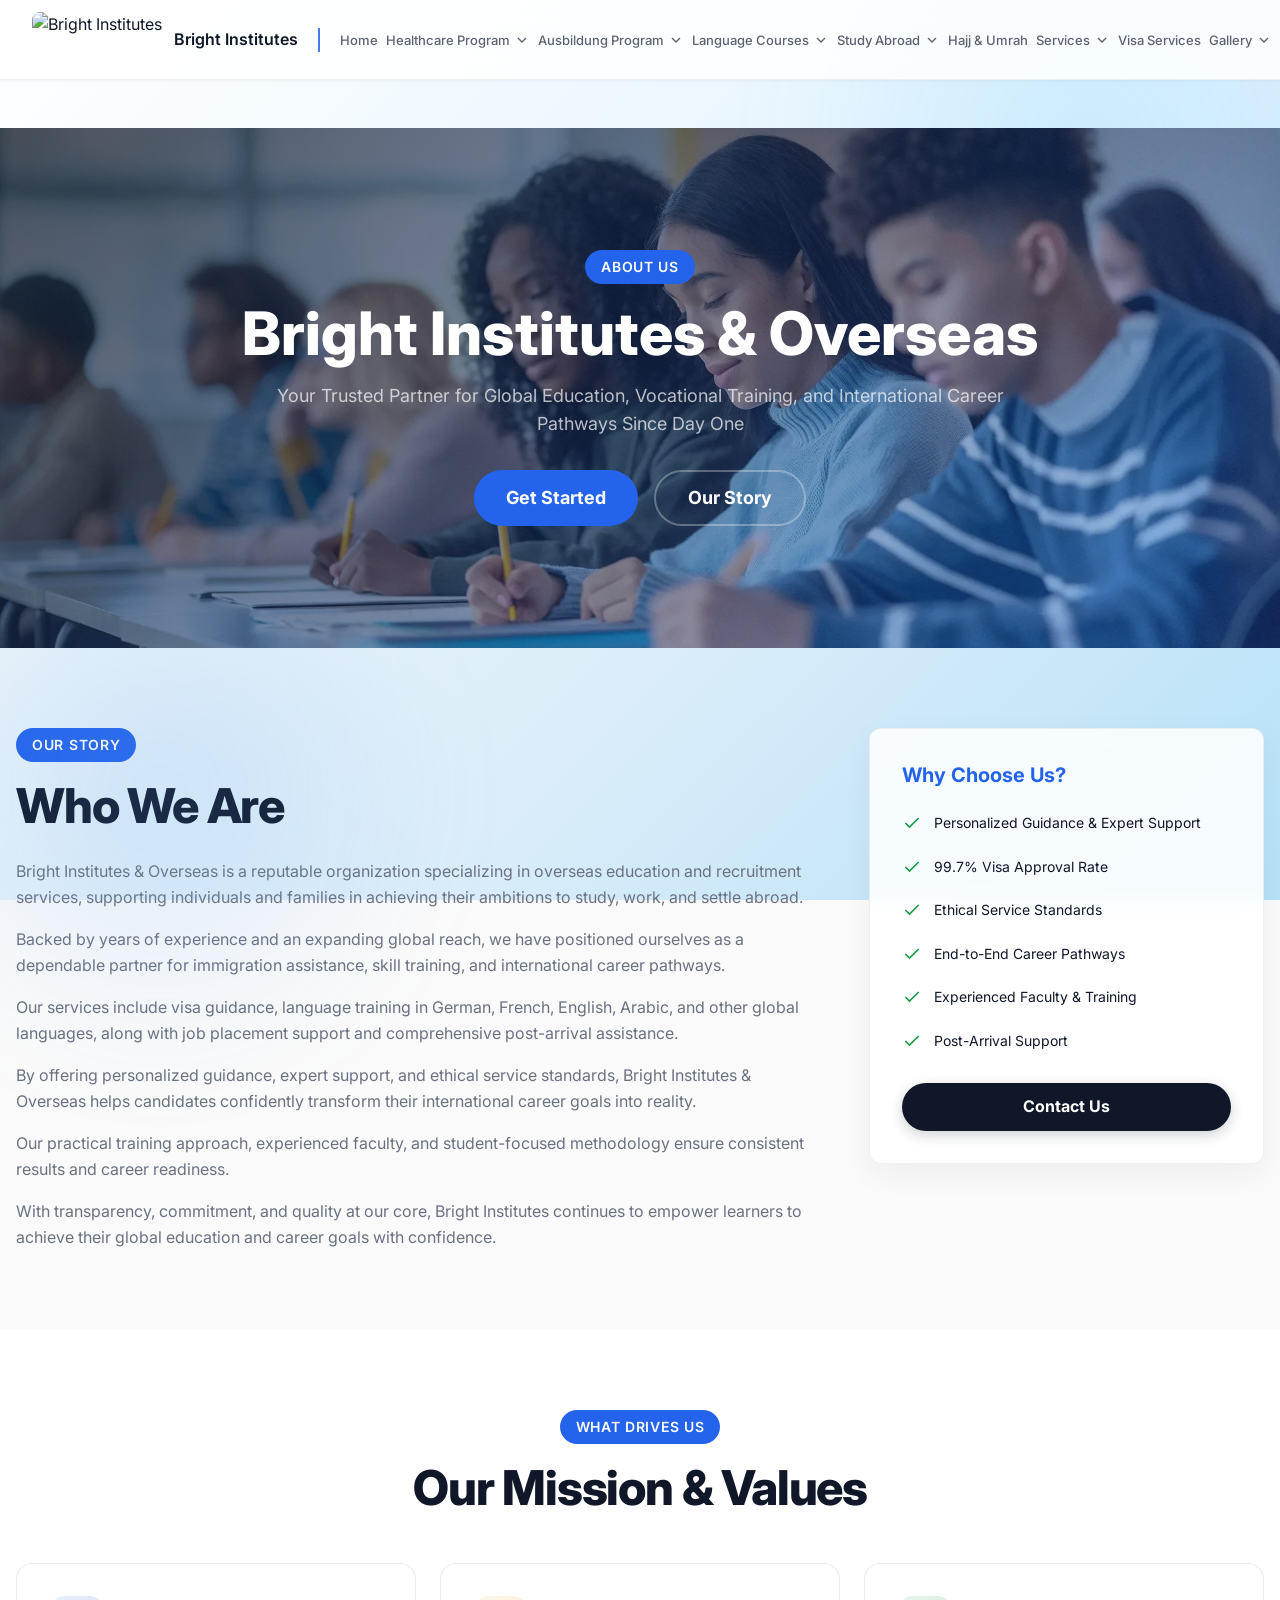
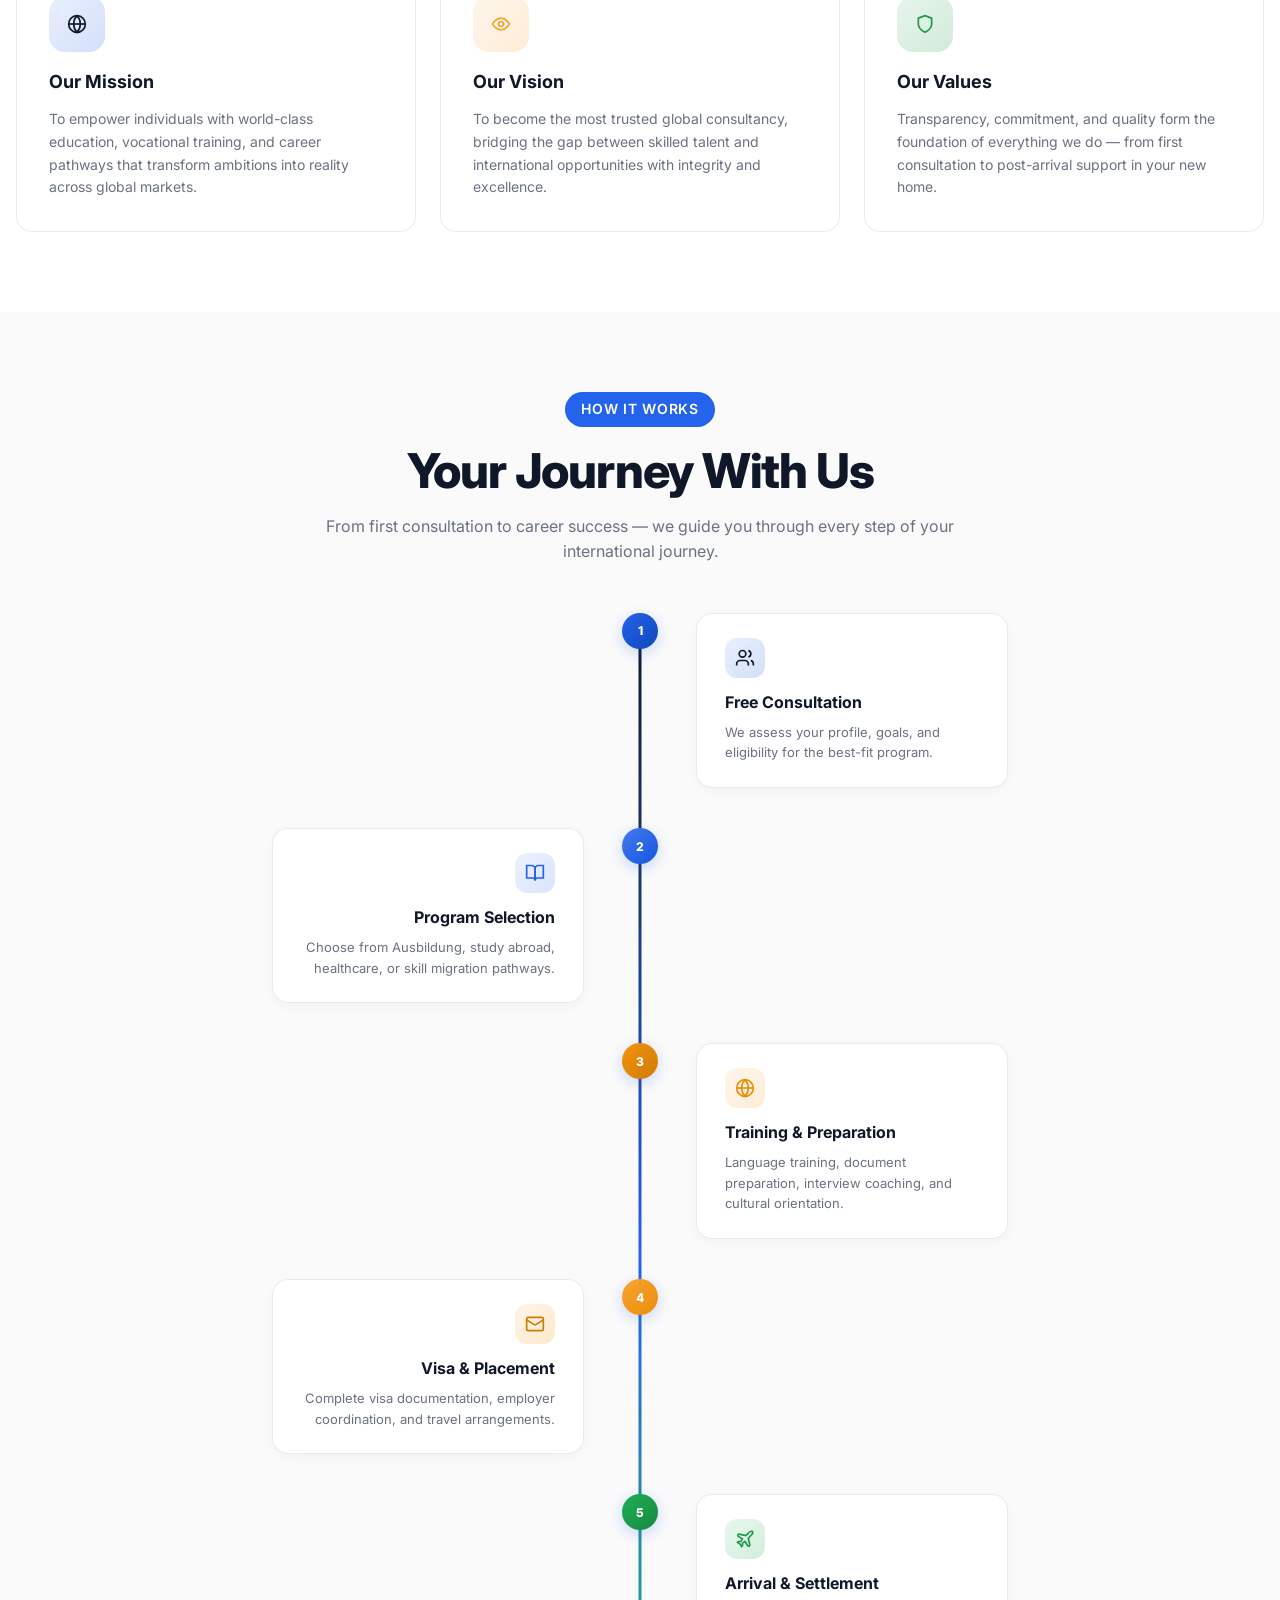
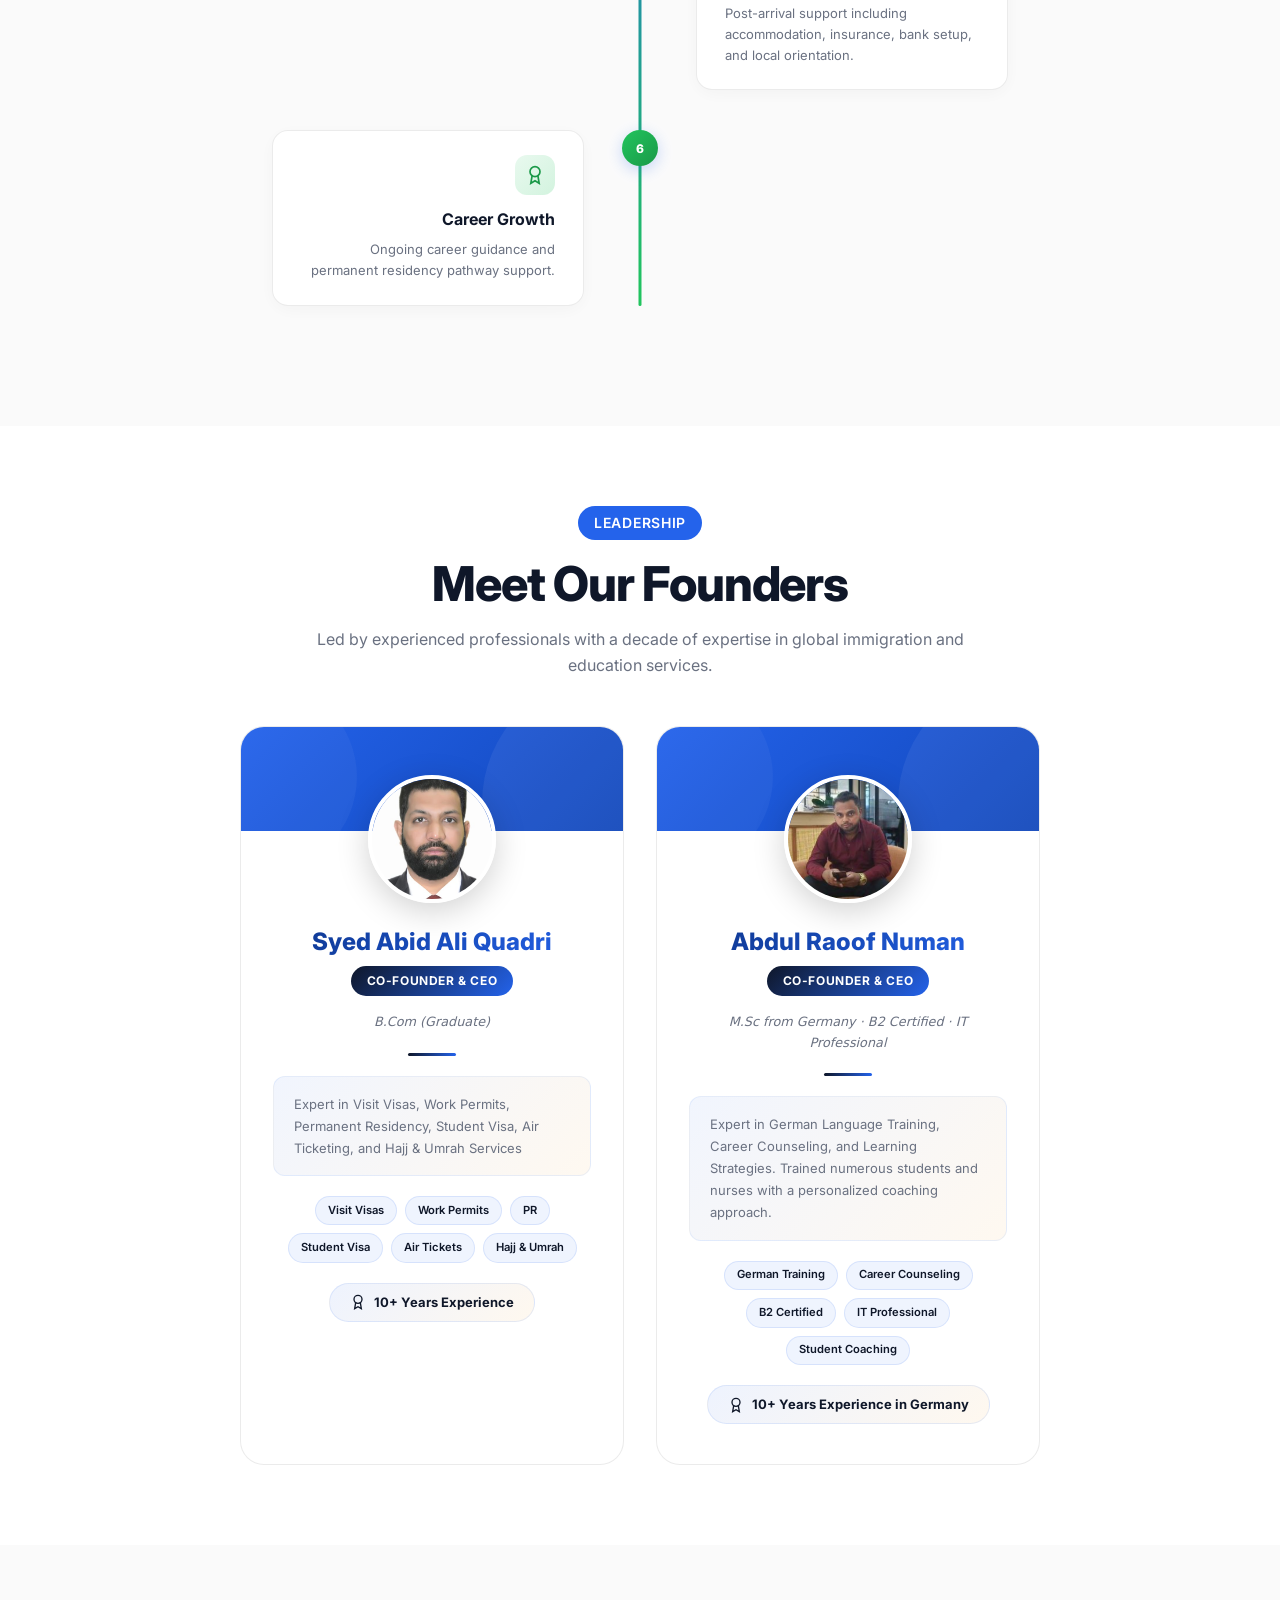
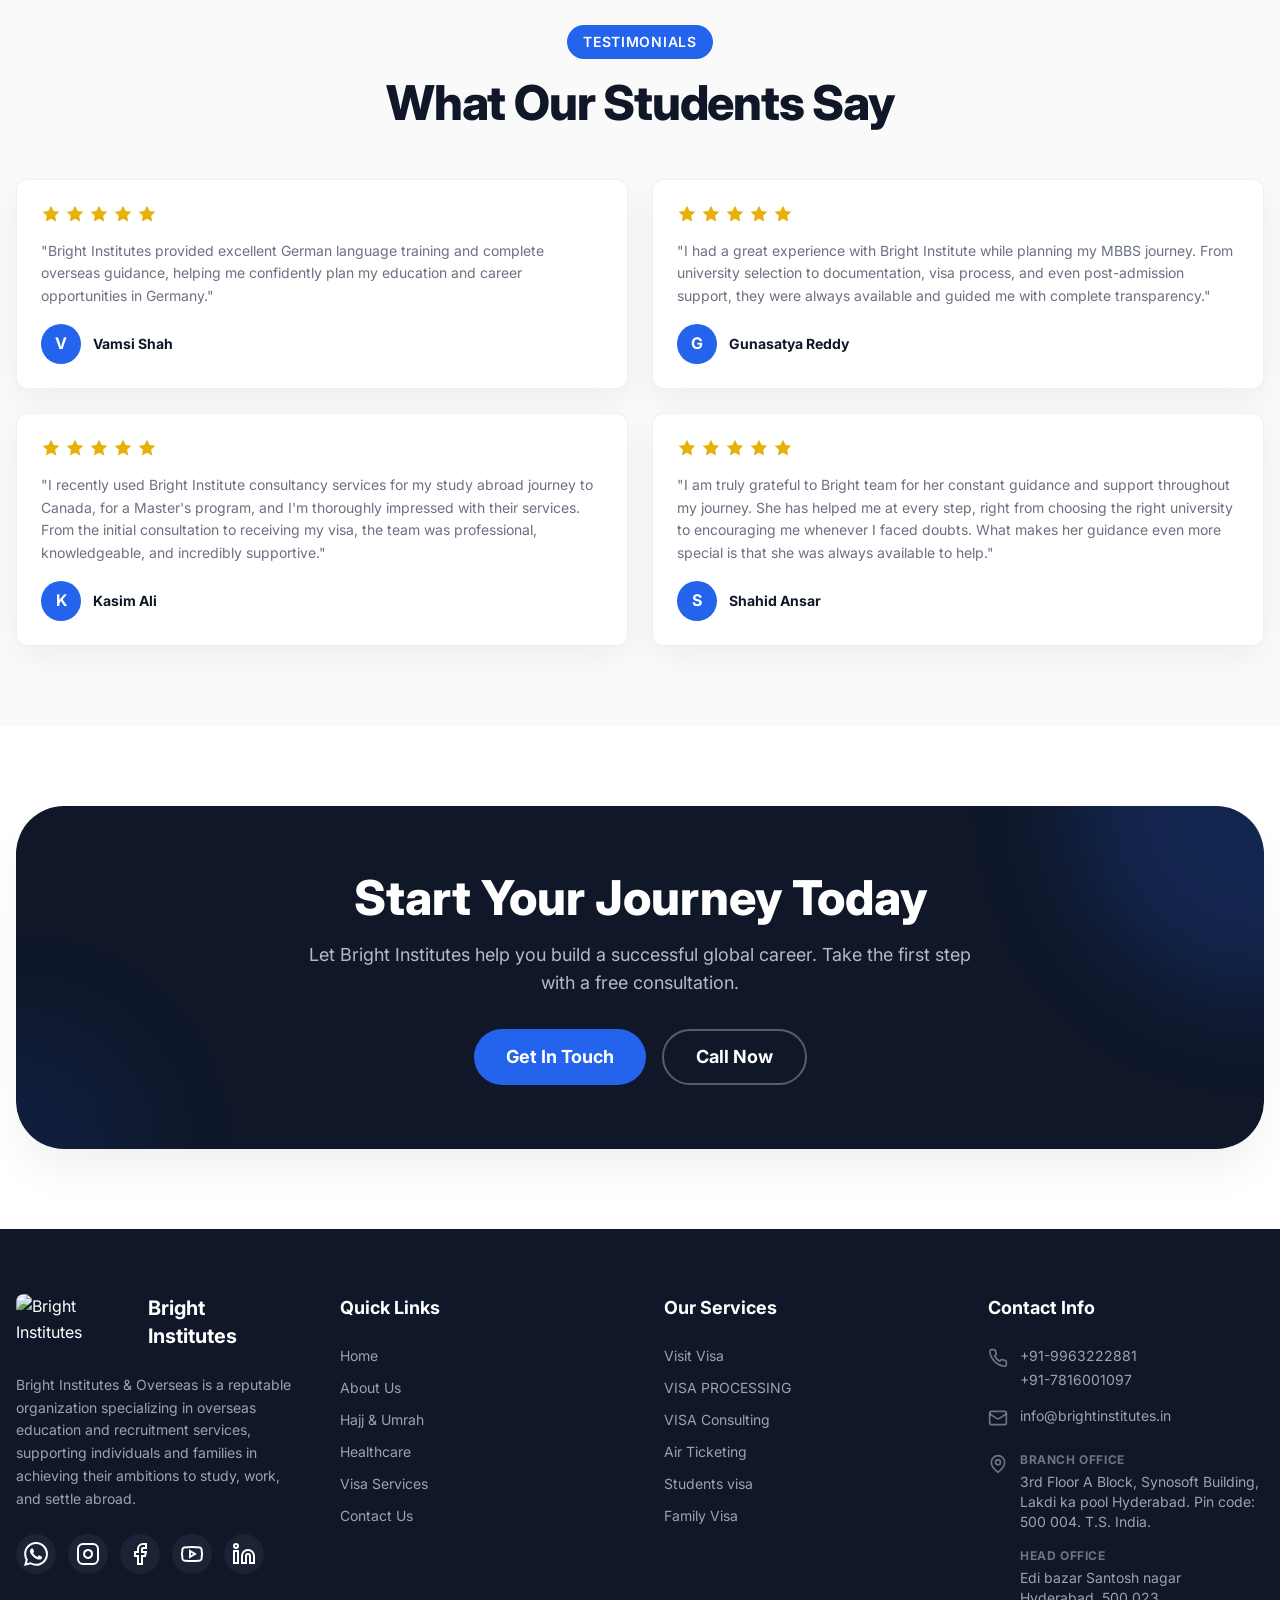
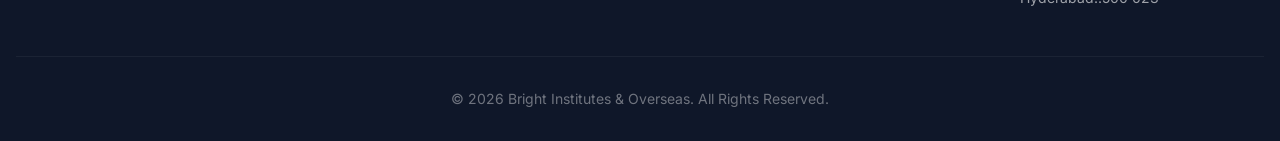
==== commit ec4ab5ba: "about me page" ====
--- a/about.html
+++ b/about.html
@@ -1,124 +1,304 @@
-<!DOCTYPE html>
-<html lang="en">
-
-<head>
-    <meta charset="UTF-8">
-    <meta name="viewport" content="width=device-width, initial-scale=1.0">
-    <title>About Us – Bright Institutes & Overseas</title>
-    <meta name="description"
-        content="Learn about Bright Institutes & Overseas, our mission, values, and commitment to helping students achieve their international career goals.">
-    <link rel="stylesheet" href="styles.css">
-</head>
-
-<body>
-    <header id="navbar" class="navbar"></header>
-    <main class="page-content">
-
-        <!-- Hero -->
-        <section class="py-20 bg-primary text-white relative overflow-hidden" style="min-height:500px; display:flex; align-items:center;">
-            <div class="absolute inset-0" style="background: url('assets/images/hero/115113396.avif') center/cover no-repeat;"></div>
-            <div class="absolute inset-0" style="background: radial-gradient(ellipse at top right,hsl(221,83%,53%,0.3),transparent 60%),radial-gradient(ellipse at bottom left,hsl(221,83%,53%,0.2),transparent 60%), rgba(17,24,39,0.55);"></div>
-            <div class="container relative text-center">
-                <span class="badge mb-4">About Us</span>
-                <h1 class="text-4xl lg:text-6xl font-extrabold leading-tight mb-4">Bright Institutes &amp; Overseas</h1>
-                <p class="text-lg text-white-70 max-w-3xl mx-auto">Your Trusted Partner for Global Education, Vocational
-                    Training, and International Career Pathways</p>
-            </div>
-        </section>
-
-        <!-- Highlights -->
-        <section class="py-20 fade-in">
-            <div class="container grid grid-cols-1 md:grid-cols-2 lg:grid-cols-4 gap-6">
-                <div class="card p-6 text-center">
-                    <div class="text-3xl font-extrabold" style="color:var(--secondary);">99.7%</div>
-                    <div class="text-sm text-muted-foreground mt-2">Visa Approval Rate</div>
-                </div>
-                <div class="card p-6 text-center">
-                    <div class="text-3xl font-extrabold" style="color:var(--secondary);">1,000+</div>
-                    <div class="text-sm text-muted-foreground mt-2">Students Supported</div>
-                </div>
-                <div class="card p-6 text-center">
-                    <div class="text-3xl font-extrabold" style="color:var(--secondary);">600+</div>
-                    <div class="text-sm text-muted-foreground mt-2">Currently in Germany</div>
-                </div>
-                <div class="card p-6 text-center">
-                    <div class="text-3xl font-extrabold" style="color:var(--secondary);">30+</div>
-                    <div class="text-sm text-muted-foreground mt-2">Global Destinations</div>
-                </div>
-            </div>
-        </section>
-
-        <!-- Story -->
-        <section class="py-20 bg-muted fade-in">
-            <div class="container flex flex-col lg:flex-row gap-16">
-                <div class="lg:flex-2">
-                    <span class="badge mb-4">Our Story</span>
-                    <h2 class="text-3xl font-extrabold mb-6">Who We Are</h2>
-                    <div class="space-y-4 text-muted-foreground leading-relaxed" id="aboutStory"></div>
-                </div>
-                <div class="lg:flex-1">
-                    <div class="card p-8 sidebar-sticky">
-                        <h3 class="font-bold text-xl mb-6" style="color:var(--secondary);">Why Choose Us?</h3>
-                        <div class="space-y-4">
-                            <div class="flex items-start gap-3"><span style="color:hsl(142,71%,35%)"><svg class="icon"
-                                        viewBox="0 0 24 24" fill="none" stroke="currentColor" stroke-width="2">
-                                        <path d="M20 6 9 17l-5-5" />
-                                    </svg></span><span class="text-sm">Personalized Guidance & Expert Support</span>
-                            </div>
-                            <div class="flex items-start gap-3"><span style="color:hsl(142,71%,35%)"><svg class="icon"
-                                        viewBox="0 0 24 24" fill="none" stroke="currentColor" stroke-width="2">
-                                        <path d="M20 6 9 17l-5-5" />
-                                    </svg></span><span class="text-sm">99.7% Visa Approval Rate</span></div>
-                            <div class="flex items-start gap-3"><span style="color:hsl(142,71%,35%)"><svg class="icon"
-                                        viewBox="0 0 24 24" fill="none" stroke="currentColor" stroke-width="2">
-                                        <path d="M20 6 9 17l-5-5" />
-                                    </svg></span><span class="text-sm">Ethical Service Standards</span></div>
-                            <div class="flex items-start gap-3"><span style="color:hsl(142,71%,35%)"><svg class="icon"
-                                        viewBox="0 0 24 24" fill="none" stroke="currentColor" stroke-width="2">
-                                        <path d="M20 6 9 17l-5-5" />
-                                    </svg></span><span class="text-sm">End-to-End Career Pathways</span></div>
-                            <div class="flex items-start gap-3"><span style="color:hsl(142,71%,35%)"><svg class="icon"
-                                        viewBox="0 0 24 24" fill="none" stroke="currentColor" stroke-width="2">
-                                        <path d="M20 6 9 17l-5-5" />
-                                    </svg></span><span class="text-sm">Experienced Faculty & Training</span></div>
-                            <div class="flex items-start gap-3"><span style="color:hsl(142,71%,35%)"><svg class="icon"
-                                        viewBox="0 0 24 24" fill="none" stroke="currentColor" stroke-width="2">
-                                        <path d="M20 6 9 17l-5-5" />
-                                    </svg></span><span class="text-sm">Post-Arrival Support</span></div>
-                        </div>
-                        <a href="contact.html" class="btn btn-primary btn-md w-full mt-6">Contact Us</a>
-                    </div>
-                </div>
-            </div>
-        </section>
-
-        <!-- CTA -->
-        <section class="py-20 fade-in">
-            <div class="container">
-                <div class="cta-rounded text-center text-white py-16 px-8">
-                    <div class="glow-1"></div>
-                    <div class="glow-2"></div>
-                    <div class="relative" style="z-index:1;">
-                        <h2 class="text-3xl lg:text-5xl font-extrabold mb-4">Start Your Journey Today</h2>
-                        <p class="text-lg text-white-70 mb-8 max-w-2xl mx-auto">Let Bright Institutes help you build a
-                            successful global career.</p>
-                        <a href="contact.html" class="btn btn-secondary btn-lg">Get In Touch</a>
-                    </div>
-                </div>
-            </div>
-        </section>
-
-    </main>
-    <footer id="footer" class="footer"></footer>
-    <script src="data.js"></script>
-    <script src="app.js"></script>
-    <script>
-        document.addEventListener('DOMContentLoaded', () => {
-            const story = [contactInfo.aboutText, contactInfo.aboutFull, contactInfo.mission, contactInfo.whyUs, contactInfo.training, contactInfo.closing];
-            document.getElementById('aboutStory').innerHTML = story.map(p => `<p>${p}</p>`).join('');
-            initScrollReveal();
-        });
-    </script>
-</body>
-
+<!DOCTYPE html>
+<html lang="en">
+<head>
+  <meta charset="UTF-8">
+  <meta name="viewport" content="width=device-width, initial-scale=1.0">
+  <title>About Us – Bright Institutes & Overseas</title>
+  <meta name="description" content="Learn about Bright Institutes & Overseas – your trusted partner for Ausbildung, study abroad, language training, and global career pathways.">
+  <link rel="stylesheet" href="styles.css">
+  <style>
+    .about-hero{min-height:520px;display:flex;align-items:center;position:relative;overflow:hidden}
+    .about-hero .hero-bg{position:absolute;inset:0;background:url('assets/images/hero/hero1.webp') center/cover no-repeat}
+    .about-hero .hero-overlay{position:absolute;inset:0;background:linear-gradient(135deg,rgba(17,24,39,.75),rgba(37,99,235,.35))}
+    .about-hero .container{position:relative;z-index:1}
+
+    .stat-card{text-align:center;padding:2rem 1.5rem;border-radius:1rem;background:var(--card);border:1px solid var(--border);transition:transform .3s,box-shadow .3s}
+    .stat-card:hover{transform:translateY(-6px);box-shadow:0 20px 40px rgba(0,0,0,.08)}
+    .stat-num{font-size:2.5rem;font-weight:800;background:linear-gradient(135deg,var(--primary),var(--secondary));-webkit-background-clip:text;-webkit-text-fill-color:transparent}
+    .stat-label{font-size:.875rem;color:var(--muted-foreground);margin-top:.5rem}
+
+    .value-card{padding:2rem;border-radius:1rem;background:var(--card);border:1px solid var(--border);transition:transform .3s,box-shadow .3s}
+    .value-card:hover{transform:translateY(-4px);box-shadow:0 16px 32px rgba(0,0,0,.06)}
+    .value-icon{width:3.5rem;height:3.5rem;border-radius:1rem;display:flex;align-items:center;justify-content:center;margin-bottom:1rem;background:linear-gradient(135deg,hsl(221,83%,53%,.1),hsl(221,83%,53%,.2));color:var(--primary)}
+
+    .timeline{position:relative;padding-left:2rem}
+    .timeline::before{content:'';position:absolute;left:.75rem;top:0;bottom:0;width:2px;background:linear-gradient(to bottom,var(--primary),var(--secondary))}
+    .timeline-item{position:relative;margin-bottom:2rem;padding-left:1.5rem}
+    .timeline-dot{position:absolute;left:-1.6rem;top:.25rem;width:1rem;height:1rem;border-radius:50%;background:var(--secondary);border:3px solid var(--card);box-shadow:0 0 0 2px var(--secondary)}
+
+    .ceo-card{text-align:center;padding:0;border-radius:1.5rem;background:var(--card);border:1px solid var(--border);transition:transform .5s cubic-bezier(.4,0,.2,1),box-shadow .5s;position:relative;overflow:hidden}
+    .ceo-card:hover{transform:translateY(-10px);box-shadow:0 30px 60px rgba(37,99,235,.15)}
+    .ceo-card-header{position:relative;padding:2.5rem 2rem 4rem;background:linear-gradient(135deg,hsl(221,83%,53%),hsl(221,83%,40%));overflow:hidden}
+    .ceo-card-header::before{content:'';position:absolute;top:-50%;right:-30%;width:16rem;height:16rem;border-radius:50%;background:rgba(255,255,255,.06)}
+    .ceo-card-header::after{content:'';position:absolute;bottom:-40%;left:-20%;width:12rem;height:12rem;border-radius:50%;background:rgba(255,255,255,.04)}
+    .ceo-card-body{position:relative;padding:0 2rem 2.5rem;margin-top:-3.5rem;z-index:1}
+    .ceo-photo{width:8rem;height:8rem;border-radius:50%;margin:0 auto 1.25rem;overflow:hidden;border:4px solid var(--card);box-shadow:0 8px 32px rgba(0,0,0,.18);position:relative;z-index:2;transition:transform .4s cubic-bezier(.4,0,.2,1)}
+    .ceo-card:hover .ceo-photo{transform:scale(1.05)}
+    .ceo-photo img{width:100%;height:100%;object-fit:cover}
+    .ceo-name{font-size:1.5rem;font-weight:800;margin-bottom:.25rem;background:linear-gradient(135deg,hsl(221,83%,30%),hsl(221,83%,53%));-webkit-background-clip:text;-webkit-text-fill-color:transparent}
+    .ceo-role{display:inline-block;font-size:.75rem;font-weight:700;color:#fff;letter-spacing:.05em;text-transform:uppercase;padding:.35rem 1rem;border-radius:2rem;background:linear-gradient(135deg,var(--primary),var(--secondary));margin-bottom:1rem}
+    .ceo-qual{font-size:.8rem;color:var(--muted-foreground);margin-bottom:1.25rem;font-style:italic}
+    .ceo-divider{width:3rem;height:3px;border-radius:2px;background:linear-gradient(90deg,var(--primary),var(--secondary));margin:0 auto 1.25rem}
+    .ceo-expertise{font-size:.8125rem;color:var(--muted-foreground);line-height:1.7;margin-bottom:1.25rem;text-align:left;padding:1rem 1.25rem;border-radius:.75rem;background:linear-gradient(135deg,hsl(221,83%,97%),hsl(35,92%,97%));border:1px solid hsl(221,83%,53%,.08)}
+    .ceo-skills{display:flex;flex-wrap:wrap;gap:.5rem;justify-content:center;margin-bottom:1.25rem}
+    .ceo-skill{font-size:.7rem;font-weight:600;padding:.3rem .75rem;border-radius:2rem;background:hsl(221,83%,53%,.07);color:var(--primary);border:1px solid hsl(221,83%,53%,.12);transition:all .3s}
+    .ceo-skill:hover{background:var(--primary);color:#fff}
+    .ceo-exp{display:inline-flex;align-items:center;gap:.5rem;font-size:.8125rem;font-weight:700;color:var(--primary);padding:.5rem 1.25rem;border-radius:2rem;background:linear-gradient(135deg,hsl(221,83%,53%,.08),hsl(35,92%,58%,.08));border:1px solid hsl(221,83%,53%,.1)}
+
+    .process-timeline{position:relative;max-width:48rem;margin:0 auto}
+    .process-timeline::before{content:'';position:absolute;left:2rem;top:0;bottom:0;width:3px;background:linear-gradient(to bottom,var(--primary),var(--secondary),hsl(142,71%,45%));border-radius:2px}
+    @media(min-width:768px){.process-timeline::before{left:50%;transform:translateX(-50%)}}
+    .p-step{position:relative;display:flex;align-items:flex-start;gap:1.5rem;margin-bottom:2.5rem;padding-left:4.5rem}
+    @media(min-width:768px){.p-step{padding-left:0;width:50%}.p-step:nth-child(odd){margin-left:auto;padding-left:3.5rem}.p-step:nth-child(even){margin-right:auto;padding-right:3.5rem;text-align:right;flex-direction:row-reverse}}
+    .p-dot{position:absolute;left:1rem;width:2.25rem;height:2.25rem;border-radius:50%;display:flex;align-items:center;justify-content:center;color:#fff;font-size:.75rem;font-weight:800;z-index:2;box-shadow:0 4px 16px rgba(37,99,235,.25);transition:transform .4s,box-shadow .4s}
+    .p-step:hover .p-dot{transform:scale(1.15);box-shadow:0 6px 24px rgba(37,99,235,.35)}
+    @media(min-width:768px){.p-step:nth-child(odd) .p-dot{left:-1.125rem}.p-step:nth-child(even) .p-dot{left:auto;right:-1.125rem}}
+    .p-dot-1{background:linear-gradient(135deg,hsl(221,83%,53%),hsl(221,83%,40%))}
+    .p-dot-2{background:linear-gradient(135deg,hsl(221,83%,60%),hsl(221,83%,48%))}
+    .p-dot-3{background:linear-gradient(135deg,hsl(35,92%,50%),hsl(35,92%,42%))}
+    .p-dot-4{background:linear-gradient(135deg,hsl(35,92%,58%),hsl(35,92%,48%))}
+    .p-dot-5{background:linear-gradient(135deg,hsl(142,71%,40%),hsl(142,71%,32%))}
+    .p-dot-6{background:linear-gradient(135deg,hsl(142,71%,45%),hsl(142,71%,35%))}
+    .p-content{padding:1.5rem 1.75rem;border-radius:1rem;background:var(--card);border:1px solid var(--border);box-shadow:0 4px 20px rgba(0,0,0,.04);transition:transform .4s cubic-bezier(.4,0,.2,1),box-shadow .4s}
+    .p-step:hover .p-content{transform:translateY(-4px);box-shadow:0 12px 32px rgba(37,99,235,.08)}
+    .p-content h4{font-size:1rem;font-weight:700;margin-bottom:.375rem}
+    .p-content p{font-size:.8125rem;color:var(--muted-foreground);line-height:1.6}
+    .p-icon{width:2.5rem;height:2.5rem;border-radius:.75rem;display:flex;align-items:center;justify-content:center;margin-bottom:.75rem;flex-shrink:0}
+    @media(min-width:768px){.p-step:nth-child(even) .p-icon{margin-left:auto}}
+  </style>
+</head>
+<body>
+  <header id="navbar" class="navbar"></header>
+  <main class="page-content">
+
+    <!-- Hero -->
+    <section class="about-hero text-white">
+      <div class="hero-bg"></div>
+      <div class="hero-overlay"></div>
+      <div class="container text-center">
+        <span class="badge mb-4">About Us</span>
+        <h1 class="text-4xl lg:text-6xl font-extrabold leading-tight mb-4">Bright Institutes &amp; Overseas</h1>
+        <p class="text-lg text-white-70 max-w-3xl mx-auto mb-8">Your Trusted Partner for Global Education, Vocational Training, and International Career Pathways Since Day One</p>
+        <div class="flex flex-wrap gap-4 justify-center">
+          <a href="contact.html" class="btn btn-secondary btn-lg">Get Started</a>
+          <a href="#our-story" class="btn btn-outline-white btn-lg">Our Story</a>
+        </div>
+      </div>
+    </section>
+
+
+    <!-- Our Story -->
+    <section id="our-story" class="py-20 bg-muted fade-in">
+      <div class="container flex flex-col lg:flex-row gap-16">
+        <div class="lg:flex-2">
+          <span class="badge mb-4">Our Story</span>
+          <h2 class="text-3xl lg:text-5xl font-extrabold tracking-tight mb-6">Who We Are</h2>
+          <div class="space-y-4 text-muted-foreground leading-relaxed" id="aboutStory"></div>
+        </div>
+        <div class="lg:flex-1">
+          <div class="card p-8 sidebar-sticky">
+            <h3 class="font-bold text-xl mb-6" style="color:var(--secondary);">Why Choose Us?</h3>
+            <div class="space-y-4" id="whyChooseList"></div>
+            <a href="contact.html" class="btn btn-primary btn-md w-full mt-6">Contact Us</a>
+          </div>
+        </div>
+      </div>
+    </section>
+
+    <!-- Mission Vision Values -->
+    <section class="py-20 fade-in">
+      <div class="container text-center mb-12">
+        <span class="badge mb-4">What Drives Us</span>
+        <h2 class="text-3xl lg:text-5xl font-extrabold tracking-tight">Our Mission &amp; Values</h2>
+      </div>
+      <div class="container grid grid-cols-1 md:grid-cols-3 gap-6">
+        <div class="value-card fade-in">
+          <div class="value-icon"><svg class="icon" viewBox="0 0 24 24" fill="none" stroke="currentColor" stroke-width="2"><circle cx="12" cy="12" r="10"/><path d="M12 2a14.5 14.5 0 0 0 0 20 14.5 14.5 0 0 0 0-20"/><path d="M2 12h20"/></svg></div>
+          <h3 class="font-bold text-lg mb-3">Our Mission</h3>
+          <p class="text-sm text-muted-foreground leading-relaxed">To empower individuals with world-class education, vocational training, and career pathways that transform ambitions into reality across global markets.</p>
+        </div>
+        <div class="value-card fade-in">
+          <div class="value-icon" style="background:linear-gradient(135deg,hsl(35,92%,58%,.1),hsl(35,92%,58%,.2));color:hsl(35,92%,58%)"><svg class="icon" viewBox="0 0 24 24" fill="none" stroke="currentColor" stroke-width="2"><path d="M2 12s3-7 10-7 10 7 10 7-3 7-10 7-10-7-10-7Z"/><circle cx="12" cy="12" r="3"/></svg></div>
+          <h3 class="font-bold text-lg mb-3">Our Vision</h3>
+          <p class="text-sm text-muted-foreground leading-relaxed">To become the most trusted global consultancy, bridging the gap between skilled talent and international opportunities with integrity and excellence.</p>
+        </div>
+        <div class="value-card fade-in">
+          <div class="value-icon" style="background:linear-gradient(135deg,hsl(142,71%,35%,.1),hsl(142,71%,35%,.2));color:hsl(142,71%,35%)"><svg class="icon" viewBox="0 0 24 24" fill="none" stroke="currentColor" stroke-width="2"><path d="M12 22s8-4 8-10V5l-8-3-8 3v7c0 6 8 10 8 10z"/></svg></div>
+          <h3 class="font-bold text-lg mb-3">Our Values</h3>
+          <p class="text-sm text-muted-foreground leading-relaxed">Transparency, commitment, and quality form the foundation of everything we do — from first consultation to post-arrival support in your new home.</p>
+        </div>
+      </div>
+    </section>
+
+    <!-- What We Do / Process -->
+    <section class="py-20 bg-muted fade-in">
+      <div class="container text-center mb-12">
+        <span class="badge mb-4">How It Works</span>
+        <h2 class="text-3xl lg:text-5xl font-extrabold tracking-tight">Your Journey With Us</h2>
+        <p class="text-muted-foreground mt-4 max-w-2xl mx-auto">From first consultation to career success — we guide you through every step of your international journey.</p>
+      </div>
+      <div class="process-timeline container">
+        <!-- Step 1 -->
+        <div class="p-step fade-in">
+          <div class="p-dot p-dot-1">1</div>
+          <div class="p-content">
+            <div class="p-icon" style="background:linear-gradient(135deg,hsl(221,83%,53%,.1),hsl(221,83%,53%,.2));color:var(--primary);"><svg class="icon" viewBox="0 0 24 24" fill="none" stroke="currentColor" stroke-width="2"><path d="M16 21v-2a4 4 0 0 0-4-4H6a4 4 0 0 0-4 4v2"/><circle cx="9" cy="7" r="4"/><path d="M22 21v-2a4 4 0 0 0-3-3.87"/><path d="M16 3.13a4 4 0 0 1 0 7.75"/></svg></div>
+            <h4>Free Consultation</h4>
+            <p>We assess your profile, goals, and eligibility for the best-fit program.</p>
+          </div>
+        </div>
+        <!-- Step 2 -->
+        <div class="p-step fade-in">
+          <div class="p-dot p-dot-2">2</div>
+          <div class="p-content">
+            <div class="p-icon" style="background:linear-gradient(135deg,hsl(221,83%,60%,.1),hsl(221,83%,60%,.2));color:hsl(221,83%,53%);"><svg class="icon" viewBox="0 0 24 24" fill="none" stroke="currentColor" stroke-width="2"><path d="M2 3h6a4 4 0 0 1 4 4v14a3 3 0 0 0-3-3H2z"/><path d="M22 3h-6a4 4 0 0 0-4 4v14a3 3 0 0 1 3-3h7z"/></svg></div>
+            <h4>Program Selection</h4>
+            <p>Choose from Ausbildung, study abroad, healthcare, or skill migration pathways.</p>
+          </div>
+        </div>
+        <!-- Step 3 -->
+        <div class="p-step fade-in">
+          <div class="p-dot p-dot-3">3</div>
+          <div class="p-content">
+            <div class="p-icon" style="background:linear-gradient(135deg,hsl(35,92%,58%,.1),hsl(35,92%,58%,.2));color:hsl(35,92%,48%);"><svg class="icon" viewBox="0 0 24 24" fill="none" stroke="currentColor" stroke-width="2"><circle cx="12" cy="12" r="10"/><path d="M12 2a14.5 14.5 0 0 0 0 20 14.5 14.5 0 0 0 0-20"/><path d="M2 12h20"/></svg></div>
+            <h4>Training &amp; Preparation</h4>
+            <p>Language training, document preparation, interview coaching, and cultural orientation.</p>
+          </div>
+        </div>
+        <!-- Step 4 -->
+        <div class="p-step fade-in">
+          <div class="p-dot p-dot-4">4</div>
+          <div class="p-content">
+            <div class="p-icon" style="background:linear-gradient(135deg,hsl(35,92%,50%,.1),hsl(35,92%,50%,.2));color:hsl(35,92%,42%);"><svg class="icon" viewBox="0 0 24 24" fill="none" stroke="currentColor" stroke-width="2"><rect width="20" height="16" x="2" y="4" rx="2"/><path d="m22 7-8.97 5.7a1.94 1.94 0 0 1-2.06 0L2 7"/></svg></div>
+            <h4>Visa &amp; Placement</h4>
+            <p>Complete visa documentation, employer coordination, and travel arrangements.</p>
+          </div>
+        </div>
+        <!-- Step 5 -->
+        <div class="p-step fade-in">
+          <div class="p-dot p-dot-5">5</div>
+          <div class="p-content">
+            <div class="p-icon" style="background:linear-gradient(135deg,hsl(142,71%,40%,.1),hsl(142,71%,40%,.2));color:hsl(142,71%,35%);"><svg class="icon" viewBox="0 0 24 24" fill="none" stroke="currentColor" stroke-width="2"><path d="M17.8 19.2 16 11l3.5-3.5C21 6 21.5 4 21 3c-1-.5-3 0-4.5 1.5L13 8 4.8 6.2c-.5-.1-.9.1-1.1.5l-.3.5c-.2.5-.1 1 .3 1.3L9 12l-2 3H4l-1 1 3 2 2 3 1-1v-3l3-2 3.5 5.3c.3.4.8.5 1.3.3l.5-.2c.4-.3.6-.7.5-1.2z"/></svg></div>
+            <h4>Arrival &amp; Settlement</h4>
+            <p>Post-arrival support including accommodation, insurance, bank setup, and local orientation.</p>
+          </div>
+        </div>
+        <!-- Step 6 -->
+        <div class="p-step fade-in">
+          <div class="p-dot p-dot-6">6</div>
+          <div class="p-content">
+            <div class="p-icon" style="background:linear-gradient(135deg,hsl(142,71%,45%,.1),hsl(142,71%,45%,.2));color:hsl(142,71%,35%);"><svg class="icon" viewBox="0 0 24 24" fill="none" stroke="currentColor" stroke-width="2"><circle cx="12" cy="8" r="6"/><path d="M15.477 12.89 17 22l-5-3-5 3 1.523-9.11"/></svg></div>
+            <h4>Career Growth</h4>
+            <p>Ongoing career guidance and permanent residency pathway support.</p>
+          </div>
+        </div>
+      </div>
+    </section>
+
+    <!-- Leadership -->
+    <section class="py-20 fade-in">
+      <div class="container text-center mb-12">
+        <span class="badge mb-4">Leadership</span>
+        <h2 class="text-3xl lg:text-5xl font-extrabold tracking-tight">Meet Our Founders</h2>
+        <p class="text-muted-foreground mt-4 max-w-2xl mx-auto">Led by experienced professionals with a decade of expertise in global immigration and education services.</p>
+      </div>
+      <div class="container grid grid-cols-1 md:grid-cols-2 gap-8" style="max-width:52rem;">
+        <!-- CEO 1 -->
+        <div class="ceo-card fade-in">
+          <div class="ceo-card-header"></div>
+          <div class="ceo-card-body">
+            <div class="ceo-photo"><img src="assets/ceo1.jpeg" alt="Syed Abid Ali Quadri"></div>
+            <div class="ceo-name">Syed Abid Ali Quadri</div>
+            <div class="ceo-role">Co-Founder &amp; CEO</div>
+            <div class="ceo-qual">B.Com (Graduate)</div>
+            <div class="ceo-divider"></div>
+            <div class="ceo-expertise">Expert in Visit Visas, Work Permits, Permanent Residency, Student Visa, Air Ticketing, and Hajj &amp; Umrah Services</div>
+            <div class="ceo-skills">
+              <span class="ceo-skill">Visit Visas</span>
+              <span class="ceo-skill">Work Permits</span>
+              <span class="ceo-skill">PR</span>
+              <span class="ceo-skill">Student Visa</span>
+              <span class="ceo-skill">Air Tickets</span>
+              <span class="ceo-skill">Hajj &amp; Umrah</span>
+            </div>
+            <div class="ceo-exp"><svg class="icon-sm" viewBox="0 0 24 24" fill="none" stroke="currentColor" stroke-width="2"><circle cx="12" cy="8" r="6"/><path d="M15.477 12.89 17 22l-5-3-5 3 1.523-9.11"/></svg> 10+ Years Experience</div>
+          </div>
+        </div>
+        <!-- CEO 2 -->
+        <div class="ceo-card fade-in">
+          <div class="ceo-card-header"></div>
+          <div class="ceo-card-body">
+            <div class="ceo-photo"><img src="assets/ceo2.png" alt="Abdul Raoof Numan"></div>
+            <div class="ceo-name">Abdul Raoof Numan</div>
+            <div class="ceo-role">Co-Founder &amp; CEO</div>
+            <div class="ceo-qual">M.Sc from Germany · B2 Certified · IT Professional</div>
+            <div class="ceo-divider"></div>
+            <div class="ceo-expertise">Expert in German Language Training, Career Counseling, and Learning Strategies. Trained numerous students and nurses with a personalized coaching approach.</div>
+            <div class="ceo-skills">
+              <span class="ceo-skill">German Training</span>
+              <span class="ceo-skill">Career Counseling</span>
+              <span class="ceo-skill">B2 Certified</span>
+              <span class="ceo-skill">IT Professional</span>
+              <span class="ceo-skill">Student Coaching</span>
+            </div>
+            <div class="ceo-exp"><svg class="icon-sm" viewBox="0 0 24 24" fill="none" stroke="currentColor" stroke-width="2"><circle cx="12" cy="8" r="6"/><path d="M15.477 12.89 17 22l-5-3-5 3 1.523-9.11"/></svg> 10+ Years Experience in Germany</div>
+          </div>
+        </div>
+      </div>
+    </section>
+
+    <!-- Testimonials -->
+    <section class="py-20 bg-muted fade-in">
+      <div class="container text-center mb-12">
+        <span class="badge mb-4">Testimonials</span>
+        <h2 class="text-3xl lg:text-5xl font-extrabold tracking-tight">What Our Students Say</h2>
+      </div>
+      <div class="container grid grid-cols-1 md:grid-cols-2 gap-6" id="aboutTestimonials"></div>
+    </section>
+
+    <!-- CTA -->
+    <section class="py-20 fade-in">
+      <div class="container">
+        <div class="cta-rounded text-center text-white py-16 px-8">
+          <div class="glow-1"></div>
+          <div class="glow-2"></div>
+          <div class="relative" style="z-index:1;">
+            <h2 class="text-3xl lg:text-5xl font-extrabold mb-4">Start Your Journey Today</h2>
+            <p class="text-lg text-white-70 mb-8 max-w-2xl mx-auto">Let Bright Institutes help you build a successful global career. Take the first step with a free consultation.</p>
+            <div class="flex flex-wrap gap-4 justify-center">
+              <a href="contact.html" class="btn btn-secondary btn-lg">Get In Touch</a>
+              <a href="tel:+919963222881" class="btn btn-outline-white btn-lg">Call Now</a>
+            </div>
+          </div>
+        </div>
+      </div>
+    </section>
+
+  </main>
+  <footer id="footer" class="footer"></footer>
+  <script src="data.js"></script>
+  <script src="app.js"></script>
+  <script>
+    document.addEventListener('DOMContentLoaded', () => {
+      // Story
+      const story = [contactInfo.aboutText, contactInfo.aboutFull, contactInfo.mission, contactInfo.whyUs, contactInfo.training, contactInfo.closing];
+      document.getElementById('aboutStory').innerHTML = story.map(p => `<p>${p}</p>`).join('');
+
+      // Why Choose Us
+      const reasons = ['Personalized Guidance & Expert Support','99.7% Visa Approval Rate','Ethical Service Standards','End-to-End Career Pathways','Experienced Faculty & Training','Post-Arrival Support'];
+      document.getElementById('whyChooseList').innerHTML = reasons.map(r =>
+        `<div class="flex items-start gap-3"><span style="color:hsl(142,71%,35%)"><svg class="icon" viewBox="0 0 24 24" fill="none" stroke="currentColor" stroke-width="2"><path d="M20 6 9 17l-5-5"/></svg></span><span class="text-sm">${r}</span></div>`
+      ).join('');
+
+
+
+      // Testimonials
+      document.getElementById('aboutTestimonials').innerHTML = testimonials.map(t =>
+        `<div class="card p-6 fade-in"><div class="flex gap-1 mb-4">${'<svg class="icon star" viewBox="0 0 24 24" fill="currentColor"><polygon points="12 2 15.09 8.26 22 9.27 17 14.14 18.18 21.02 12 17.77 5.82 21.02 7 14.14 2 9.27 8.91 8.26 12 2"/></svg>'.repeat(5)}</div><p class="text-sm text-muted-foreground leading-relaxed mb-4">"${t.text}"</p><div class="flex items-center gap-3"><div style="width:2.5rem;height:2.5rem;border-radius:50%;background:var(--secondary);color:#fff;display:flex;align-items:center;justify-content:center;font-weight:700;">${t.name[0]}</div><span class="font-bold text-sm">${t.name}</span></div></div>`
+      ).join('');
+
+      initScrollReveal();
+    });
+  </script>
+</body>
 </html>
